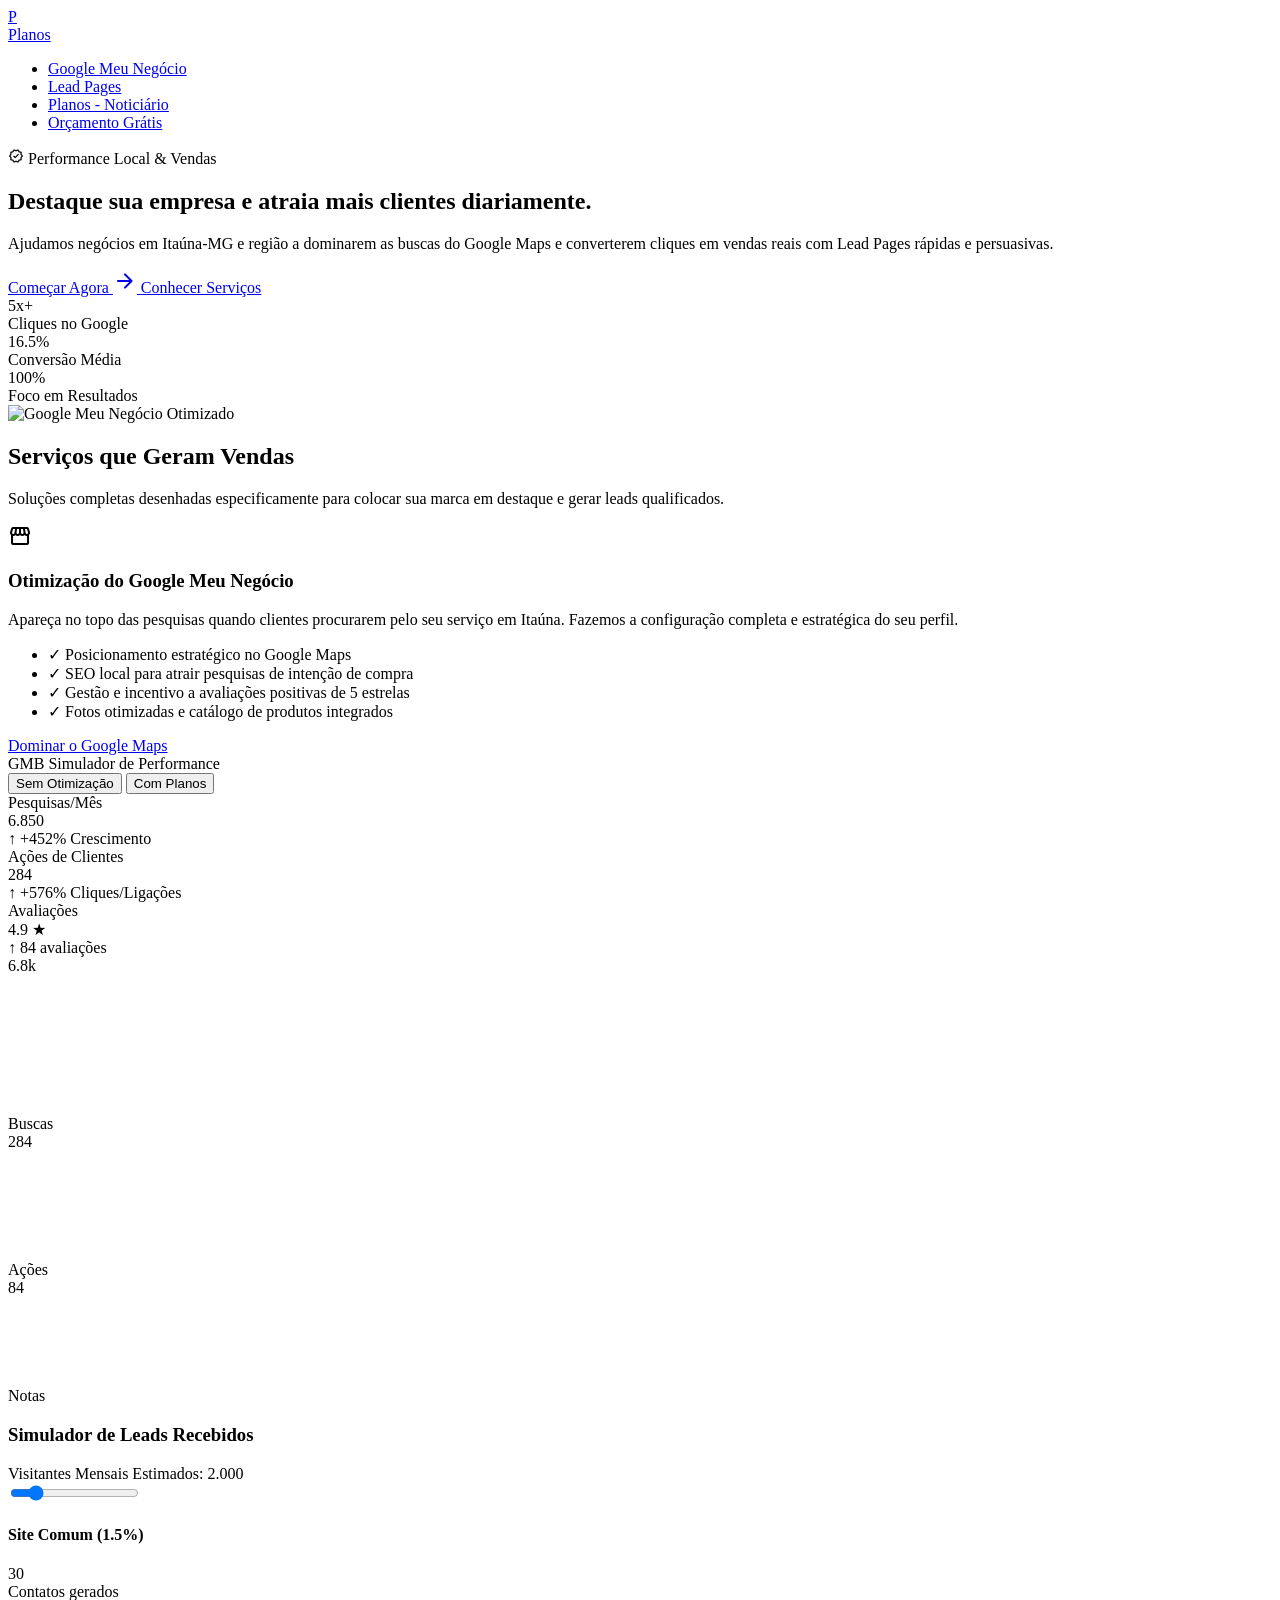
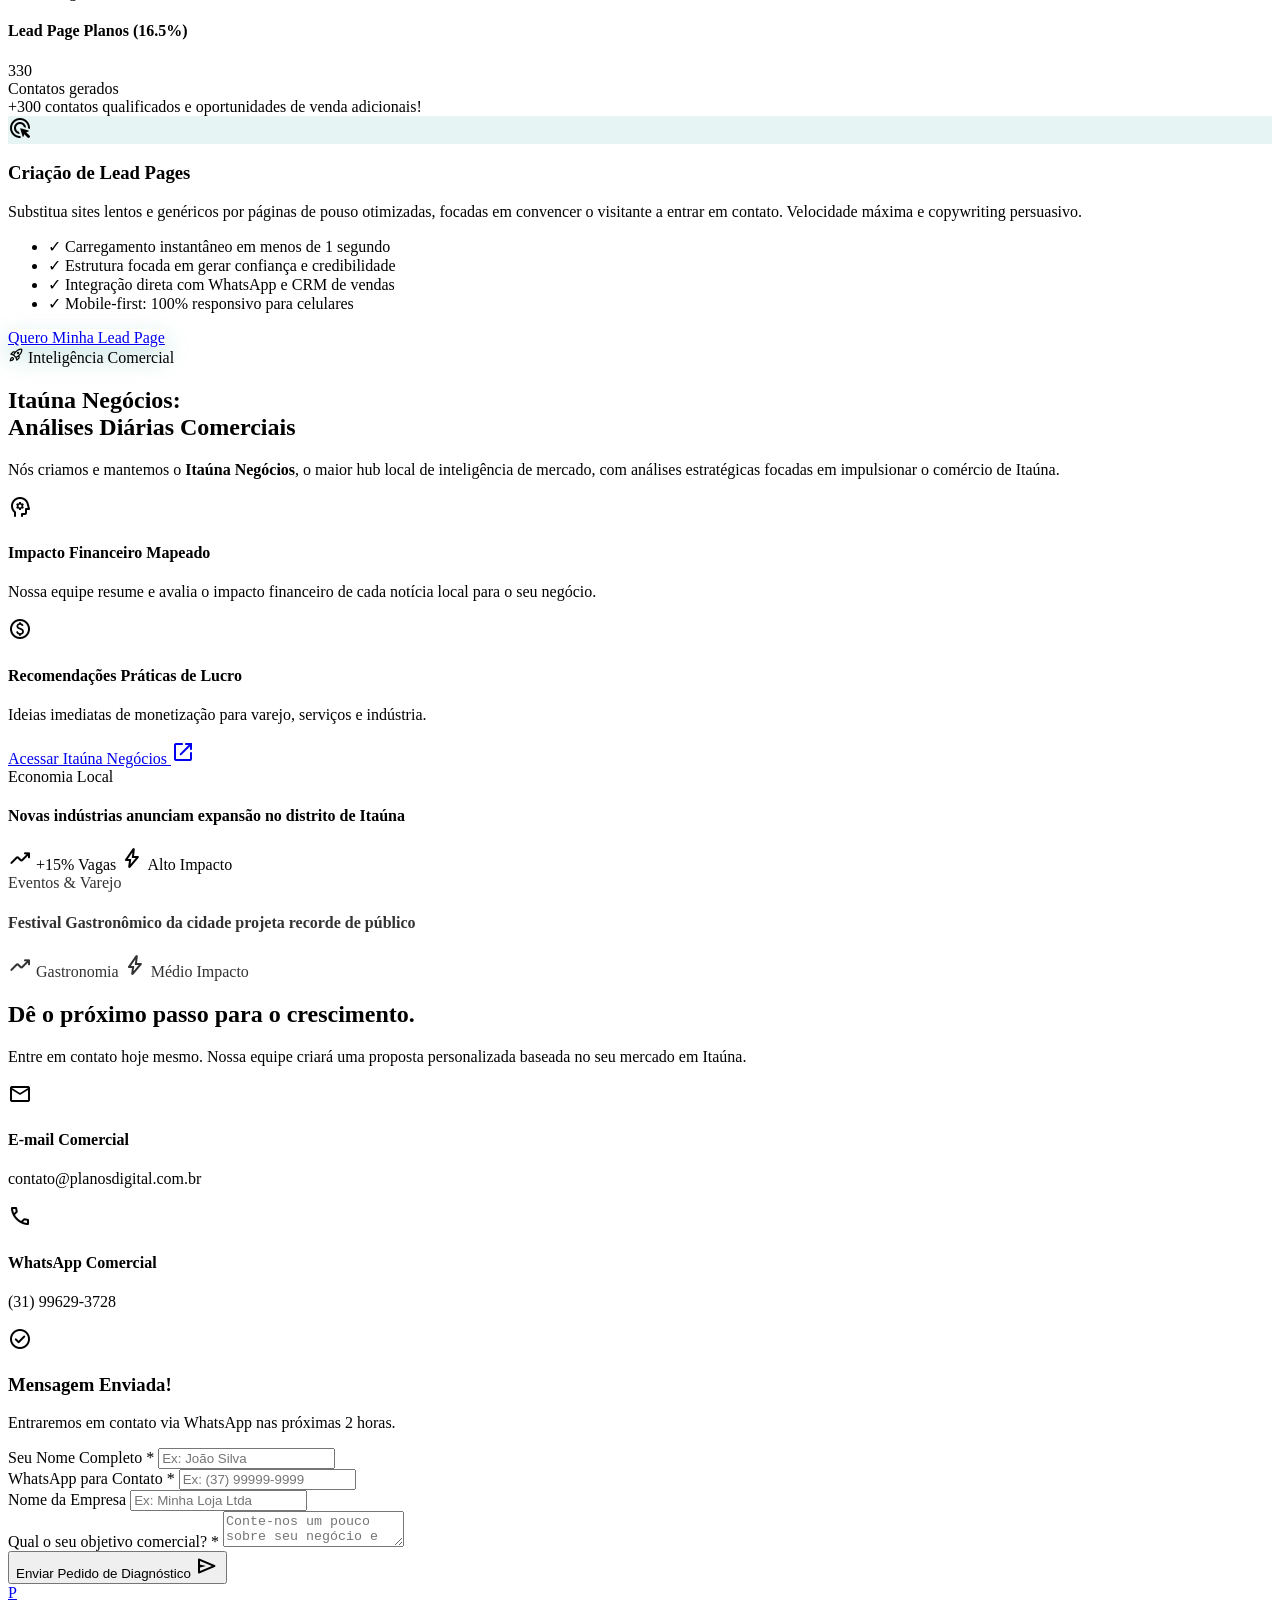
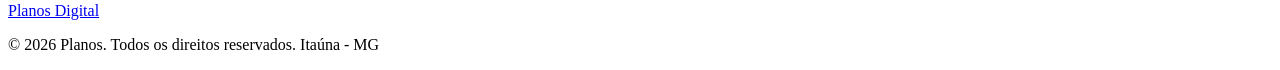
==== index.html @ 7331bcbe "Ajustando link do Itaúna Negócios para subpage local e configurando remote origin" ====
<!DOCTYPE html>
<html lang="pt-BR">
<head>
  <meta charset="UTF-8">
  <meta name="viewport" content="width=device-width, initial-scale=1.0">
  <title>Planos - Otimização de Google Meu Negócio e Lead Pages</title>
  <meta name="description" content="Acelere o crescimento de sua empresa em Itaúna-MG. Otimização de perfil no Google Meu Negócio e criação de Lead Pages de alta conversão.">
  
  <!-- Fontes do Google: Outfit e Inter -->
  <link rel="preconnect" href="https://fonts.googleapis.com">
  <link rel="preconnect" href="https://fonts.gstatic.com" crossorigin>
  <link href="https://fonts.googleapis.com/css2?family=Inter:wght@300;400;500;600;700&family=Outfit:wght@400;500;600;700;800;900&display=swap" rel="stylesheet">
  
  <!-- Ícones Material Symbols -->
  <link rel="stylesheet" href="https://fonts.googleapis.com/css2?family=Material+Symbols+Rounded:opsz,wght,FILL,GRAD@20..48,100..700,0..1,-50..200" />
  
  <!-- Estilos Customizados -->
  <link rel="stylesheet" href="./src/css/planos.css?v=1.0.5">
</head>
<body>

  <!-- Fundo Líquido Dinâmico -->
  <div class="liquid-bg-container">
    <div class="liquid-blob blob-1"></div>
    <div class="liquid-blob blob-2"></div>
    <div class="liquid-blob blob-3"></div>
  </div>
  <div class="glass-overlay"></div>

  <!-- Aplicativo Principal -->
  <div class="app-container">
    
    <!-- Cabeçalho / Navegação -->
    <header class="main-header glass-panel">
      <a href="#" class="brand">
        <div class="brand-icon">P</div>
        <span class="brand-name">Planos</span>
      </a>
      <nav>
        <ul class="nav-links">
          <li><a href="#gmb">Google Meu Negócio</a></li>
          <li><a href="#leadpages">Lead Pages</a></li>
          <li><a href="#itauna">Planos - Noticiário</a></li>
          <li><a href="#contato" class="btn nav-btn">Orçamento Grátis</a></li>
        </ul>
      </nav>
    </header>

    <!-- Seção Hero -->
    <section class="hero-section glass-panel">
      <div class="hero-content">
        <div class="badge">
          <span class="material-symbols-rounded" style="font-size: 16px;">verified</span>
          Performance Local & Vendas
        </div>
        <h1 class="hero-title">Destaque sua empresa e atraia mais clientes diariamente.</h1>
        <p class="hero-description">
          Ajudamos negócios em Itaúna-MG e região a dominarem as buscas do Google Maps e converterem cliques em vendas reais com Lead Pages rápidas e persuasivas.
        </p>
        <div class="cta-group">
          <a href="#contato" class="btn btn-primary">
            Começar Agora
            <span class="material-symbols-rounded">arrow_forward</span>
          </a>
          <a href="#gmb" class="btn btn-secondary">Conhecer Serviços</a>
        </div>
        
        <!-- Estatísticas Rápidas -->
        <div class="hero-stats">
          <div class="stat-item">
            <div class="stat-num">5x+</div>
            <div class="stat-label">Cliques no Google</div>
          </div>
          <div class="stat-item">
            <div class="stat-num">16.5%</div>
            <div class="stat-label">Conversão Média</div>
          </div>
          <div class="stat-item">
            <div class="stat-num">100%</div>
            <div class="stat-label">Foco em Resultados</div>
          </div>
        </div>
      </div>

      <div class="hero-visual">
        <div class="glass-sphere"></div>
        <div class="visual-image-wrapper">
          <img src="./src/images/gmb_mockup.png" alt="Google Meu Negócio Otimizado" class="visual-image" id="heroVisualImg">
        </div>
      </div>
    </section>

    <!-- Seção de Serviços -->
    <section class="services-section" id="servicos">
      <div class="section-header">
        <h2>Serviços que Geram Vendas</h2>
        <p>Soluções completas desenhadas especificamente para colocar sua marca em destaque e gerar leads qualificados.</p>
      </div>

      <!-- Bento 1: Google Meu Negócio -->
      <div class="service-gmb glass-panel" id="gmb">
        <div class="service-info">
          <div class="service-icon">
            <span class="material-symbols-rounded">storefront</span>
          </div>
          <h3 class="service-title">Otimização do Google Meu Negócio</h3>
          <p class="hero-description">
            Apareça no topo das pesquisas quando clientes procurarem pelo seu serviço em Itaúna. Fazemos a configuração completa e estratégica do seu perfil.
          </p>
          <ul class="service-features">
            <li><span class="check-icon">✓</span> Posicionamento estratégico no Google Maps</li>
            <li><span class="check-icon">✓</span> SEO local para atrair pesquisas de intenção de compra</li>
            <li><span class="check-icon">✓</span> Gestão e incentivo a avaliações positivas de 5 estrelas</li>
            <li><span class="check-icon">✓</span> Fotos otimizadas e catálogo de produtos integrados</li>
          </ul>
          <div>
            <a href="#contato" class="btn btn-primary" style="margin-top: 10px;">Dominar o Google Maps</a>
          </div>
        </div>

        <!-- Dashboard Interativo -->
        <div class="dashboard-container glass-panel">
          <div class="dashboard-header">
            <div class="dashboard-title-wrapper">
              <span class="dashboard-badge-gmb">GMB</span>
              <span class="dashboard-title">Simulador de Performance</span>
            </div>
            <div class="toggle-group">
              <button class="toggle-btn" id="toggleAntes">Sem Otimização</button>
              <button class="toggle-btn active" id="toggleDepois">Com Planos</button>
            </div>
          </div>

          <div class="db-grid">
            <div class="db-card">
              <div class="db-card-label">Pesquisas/Mês</div>
              <div class="db-card-value" id="valViews">6.850</div>
              <div class="db-card-trend" id="trendViews"><span class="trend-up">↑ +452% Crescimento</span></div>
            </div>
            <div class="db-card">
              <div class="db-card-label">Ações de Clientes</div>
              <div class="db-card-value" id="valActions">284</div>
              <div class="db-card-trend" id="trendActions"><span class="trend-up">↑ +576% Cliques/Ligações</span></div>
            </div>
            <div class="db-card">
              <div class="db-card-label">Avaliações</div>
              <div class="db-card-value" id="valReviews">4.9 ★</div>
              <div class="db-card-trend" id="trendReviews"><span class="trend-up">↑ 84 avaliações</span></div>
            </div>
          </div>

          <!-- Gráfico SVG Customizado Interativo -->
          <div class="chart-wrapper">
            <div class="chart-axis"></div>
            
            <div class="chart-bar-container">
              <span class="chart-bar-value" id="labelViews">6.8k</span>
              <div class="chart-bar" id="barViews" style="height: 140px;"></div>
              <span class="chart-bar-label">Buscas</span>
            </div>

            <div class="chart-bar-container">
              <span class="chart-bar-value" id="labelActions">284</span>
              <div class="chart-bar" id="barActions" style="height: 110px; background: linear-gradient(to top, var(--secondary), #2dd4bf)"></div>
              <span class="chart-bar-label">Ações</span>
            </div>

            <div class="chart-bar-container">
              <span class="chart-bar-value" id="labelReviews">84</span>
              <div class="chart-bar" id="barReviews" style="height: 90px; background: linear-gradient(to top, var(--accent-cyan), #bae6fd)"></div>
              <span class="chart-bar-label">Notas</span>
            </div>
          </div>
        </div>
      </div>

      <!-- Bento 2: Lead Pages -->
      <div class="service-lp glass-panel" id="leadpages">
        <!-- Simulador de Lead Pages -->
        <div class="simulator-panel glass-panel">
          <h3 class="simulator-title">Simulador de Leads Recebidos</h3>
          
          <div class="input-range-wrapper">
            <div class="range-label-row">
              <span>Visitantes Mensais Estimados:</span>
              <span class="range-value-highlight" id="visitorCountLabel">2.000</span>
            </div>
            <input type="range" id="visitorRange" min="500" max="10000" step="500" value="2000" aria-label="Visitantes Mensais Estimados">
          </div>

          <div class="sim-results-grid">
            <div class="sim-result-card bad">
              <h4>Site Comum (1.5%)</h4>
              <div class="sim-result-rate" id="leadsBad">30</div>
              <div class="sim-result-leads">Contatos gerados</div>
            </div>

            <div class="sim-result-card good">
              <h4>Lead Page Planos (16.5%)</h4>
              <div class="sim-result-rate" id="leadsGood">330</div>
              <div class="sim-result-leads">Contatos gerados</div>
            </div>

            <div class="sim-comparison-note" id="extraLeadsNote">
              +300 contatos qualificados e oportunidades de venda adicionais!
            </div>
          </div>
        </div>

        <div class="service-info">
          <div class="service-icon" style="background: rgba(13, 148, 136, 0.1); border-color: rgba(13, 148, 136, 0.3); color: var(--secondary);">
            <span class="material-symbols-rounded">ads_click</span>
          </div>
          <h3 class="service-title">Criação de Lead Pages</h3>
          <p class="hero-description">
            Substitua sites lentos e genéricos por páginas de pouso otimizadas, focadas em convencer o visitante a entrar em contato. Velocidade máxima e copywriting persuasivo.
          </p>
          <ul class="service-features">
            <li><span class="check-icon">✓</span> Carregamento instantâneo em menos de 1 segundo</li>
            <li><span class="check-icon">✓</span> Estrutura focada em gerar confiança e credibilidade</li>
            <li><span class="check-icon">✓</span> Integração direta com WhatsApp e CRM de vendas</li>
            <li><span class="check-icon">✓</span> Mobile-first: 100% responsivo para celulares</li>
          </ul>
          <div>
            <a href="#contato" class="btn btn-primary" style="background: linear-gradient(135deg, var(--secondary), var(--accent-cyan)); box-shadow: 0 10px 25px rgba(13, 148, 136, 0.25);">Quero Minha Lead Page</a>
          </div>
        </div>
      </div>
    </section>

    <!-- Destaque Itaúna Negócios -->
    <section class="itauna-section glass-panel" id="itauna">
      <div class="itauna-content">
        <div class="service-info">
          <div class="badge itauna-badge">
            <span class="material-symbols-rounded" style="font-size: 16px;">rocket_launch</span>
            Inteligência Comercial
          </div>
          <h2 class="itauna-title">Itaúna Negócios:<br>Análises Diárias Comerciais</h2>
          <p class="itauna-desc">
            Nós criamos e mantemos o <strong>Itaúna Negócios</strong>, o maior hub local de inteligência de mercado, com análises estratégicas focadas em impulsionar o comércio de Itaúna.
          </p>
          
          <div class="itauna-features">
            <div class="itauna-feat-item">
              <span class="material-symbols-rounded itauna-feat-icon">psychology</span>
              <div class="itauna-feat-text">
                <h4>Impacto Financeiro Mapeado</h4>
                <p>Nossa equipe resume e avalia o impacto financeiro de cada notícia local para o seu negócio.</p>
              </div>
            </div>
            <div class="itauna-feat-item">
              <span class="material-symbols-rounded itauna-feat-icon">monetization_on</span>
              <div class="itauna-feat-text">
                <h4>Recomendações Práticas de Lucro</h4>
                <p>Ideias imediatas de monetização para varejo, serviços e indústria.</p>
              </div>
            </div>
          </div>

          <div>
            <a href="./itauna.html" class="btn btn-primary" style="background: linear-gradient(135deg, var(--text-main), var(--primary));">
              Acessar Itaúna Negócios
              <span class="material-symbols-rounded">open_in_new</span>
            </a>
          </div>
        </div>

        <!-- Visual Mockup do Portal Itaúna Negócios -->
        <div class="itauna-visual-panel glass-panel">
          <div class="itauna-mock-news">
            <span class="itauna-mock-tag">Economia Local</span>
            <h4 class="itauna-mock-title">Novas indústrias anunciam expansão no distrito de Itaúna</h4>
            <div class="itauna-mock-stats">
              <span><i class="material-symbols-rounded">trending_up</i> +15% Vagas</span>
              <span><i class="material-symbols-rounded">bolt</i> Alto Impacto</span>
            </div>
          </div>

          <div class="itauna-mock-news" style="opacity: 0.8;">
            <span class="itauna-mock-tag" style="color: var(--secondary);">Eventos & Varejo</span>
            <h4 class="itauna-mock-title">Festival Gastronômico da cidade projeta recorde de público</h4>
            <div class="itauna-mock-stats">
              <span><i class="material-symbols-rounded">trending_up</i> Gastronomia</span>
              <span><i class="material-symbols-rounded">bolt</i> Médio Impacto</span>
            </div>
          </div>
        </div>
      </div>
    </section>

    <!-- Seção de Contato -->
    <section class="contact-section glass-panel" id="contato">
      <div class="contact-info">
        <h2 class="contact-title">Dê o próximo passo para o crescimento.</h2>
        <p class="contact-subtitle">
          Entre em contato hoje mesmo. Nossa equipe criará uma proposta personalizada baseada no seu mercado em Itaúna.
        </p>

        <div class="contact-details">
          <div class="contact-detail-item">
            <div class="contact-detail-icon">
              <span class="material-symbols-rounded">mail</span>
            </div>
            <div class="contact-detail-text">
              <h4>E-mail Comercial</h4>
              <p>contato@planosdigital.com.br</p>
            </div>
          </div>

          <a href="https://api.whatsapp.com/send?phone=5531996293728&text=Ol%C3%A1%2C%20quero%20aumentar%20o%20meu%20alcan%C3%A7e%20de%20clientes!" target="_blank" class="contact-detail-item" style="text-decoration: none; color: inherit; transition: opacity 0.3s;" onmouseover="this.style.opacity=0.8" onmouseout="this.style.opacity=1">
            <div class="contact-detail-icon">
              <span class="material-symbols-rounded">call</span>
            </div>
            <div class="contact-detail-text">
              <h4>WhatsApp Comercial</h4>
              <p>(31) 99629-3728</p>
            </div>
          </a>
        </div>
      </div>

      <!-- Formulário Glass -->
      <div class="contact-form glass-panel" style="position: relative;">
        <!-- Success Overlay (Simulado) -->
        <div class="success-overlay" id="successOverlay">
          <span class="material-symbols-rounded success-icon">check_circle</span>
          <h3>Mensagem Enviada!</h3>
          <p>Entraremos em contato via WhatsApp nas próximas 2 horas.</p>
        </div>

        <form id="planosContactForm">
          <div class="form-group">
            <label for="formName">Seu Nome Completo *</label>
            <input type="text" id="formName" class="form-control" placeholder="Ex: João Silva" required>
          </div>

          <div class="form-group-row">
            <div class="form-group">
              <label for="formPhone">WhatsApp para Contato *</label>
              <input type="tel" id="formPhone" class="form-control" placeholder="Ex: (37) 99999-9999" required>
            </div>
            <div class="form-group">
              <label for="formCompany">Nome da Empresa</label>
              <input type="text" id="formCompany" class="form-control" placeholder="Ex: Minha Loja Ltda">
            </div>
          </div>

          <div class="form-group">
            <label for="formMsg">Qual o seu objetivo comercial? *</label>
            <textarea id="formMsg" class="form-control" placeholder="Conte-nos um pouco sobre seu negócio e quais serviços precisa." required></textarea>
          </div>

          <button type="submit" class="btn btn-primary form-submit-btn">
            Enviar Pedido de Diagnóstico
            <span class="material-symbols-rounded">send</span>
          </button>
        </form>
      </div>
    </section>

    <!-- Rodapé -->
    <footer class="main-footer">
      <a href="#" class="footer-logo">
        <div class="logo-icon">P</div>
        Planos Digital
      </a>
      <p class="footer-copy">© 2026 Planos. Todos os direitos reservados. Itaúna - MG</p>
    </footer>

  </div>

  <!-- Scripts -->
  <script src="./src/js/planos.js?v=1.0.5"></script>
</body>
</html>
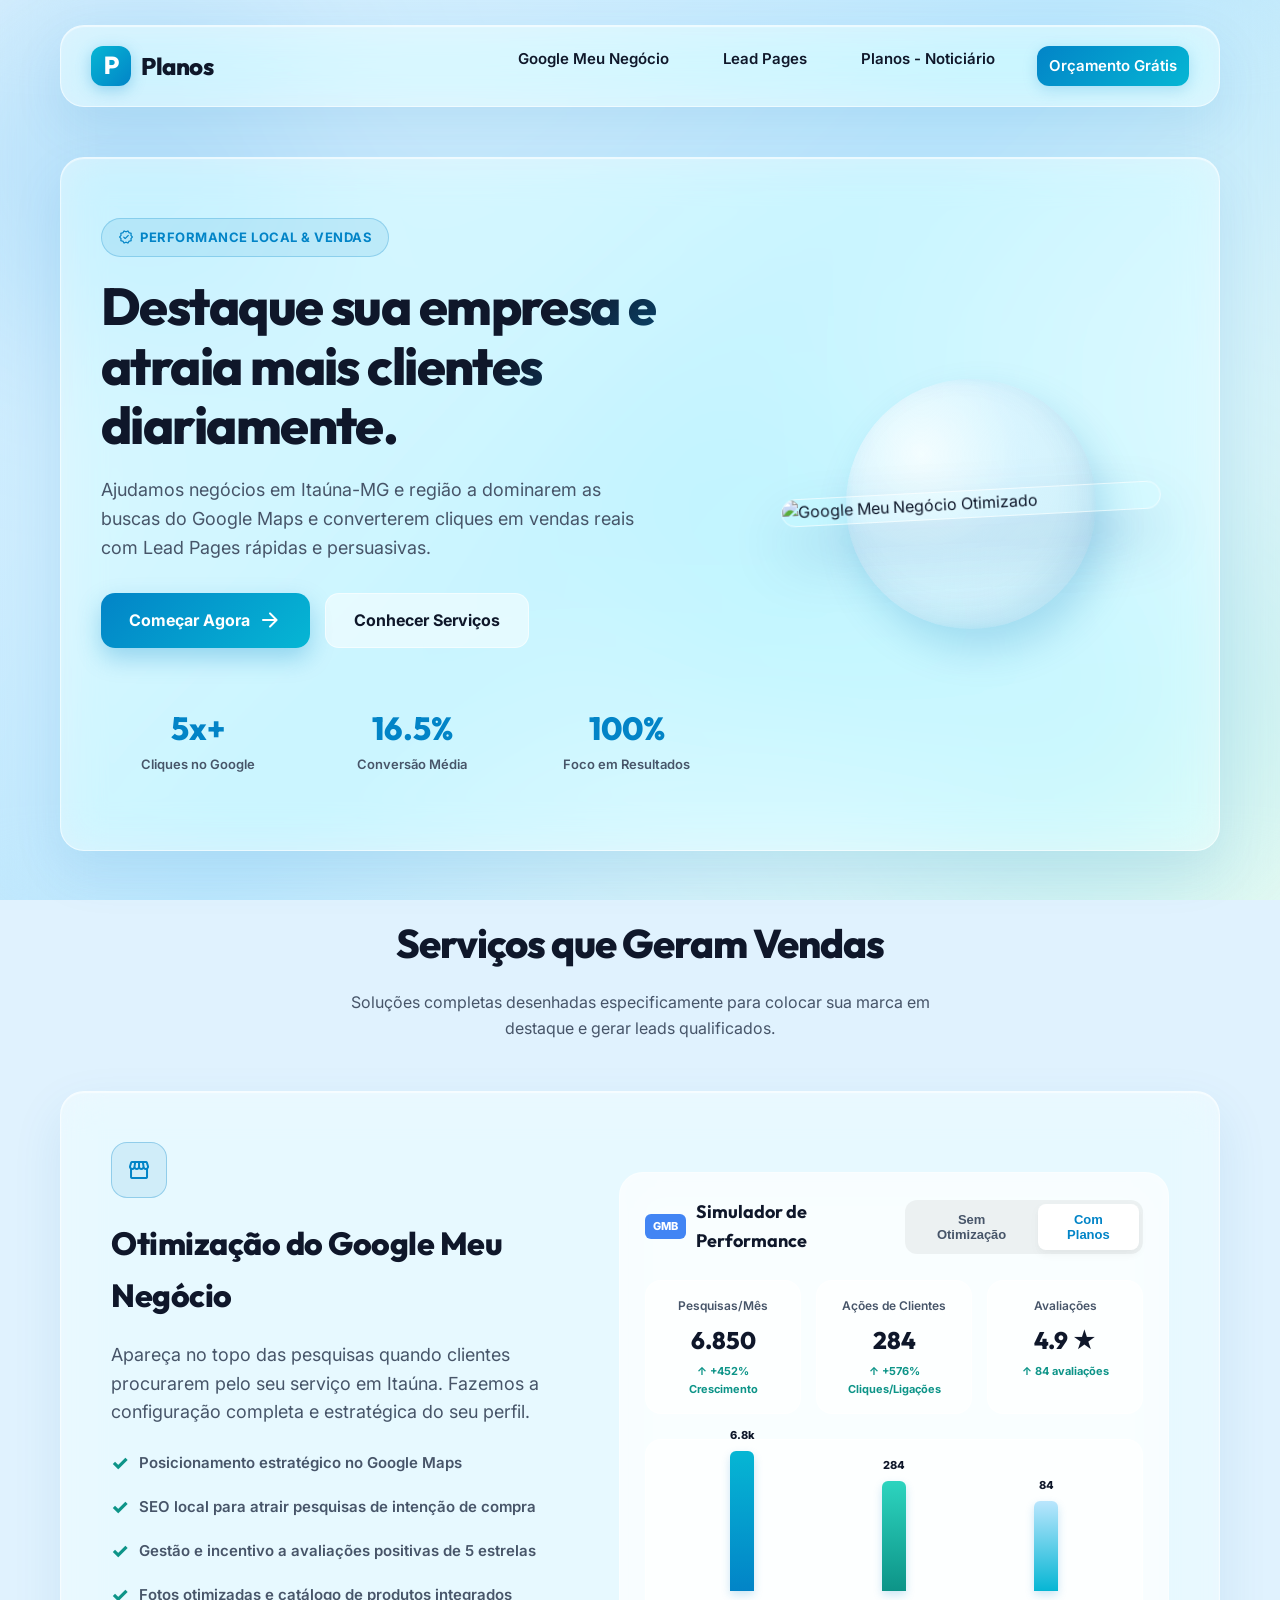
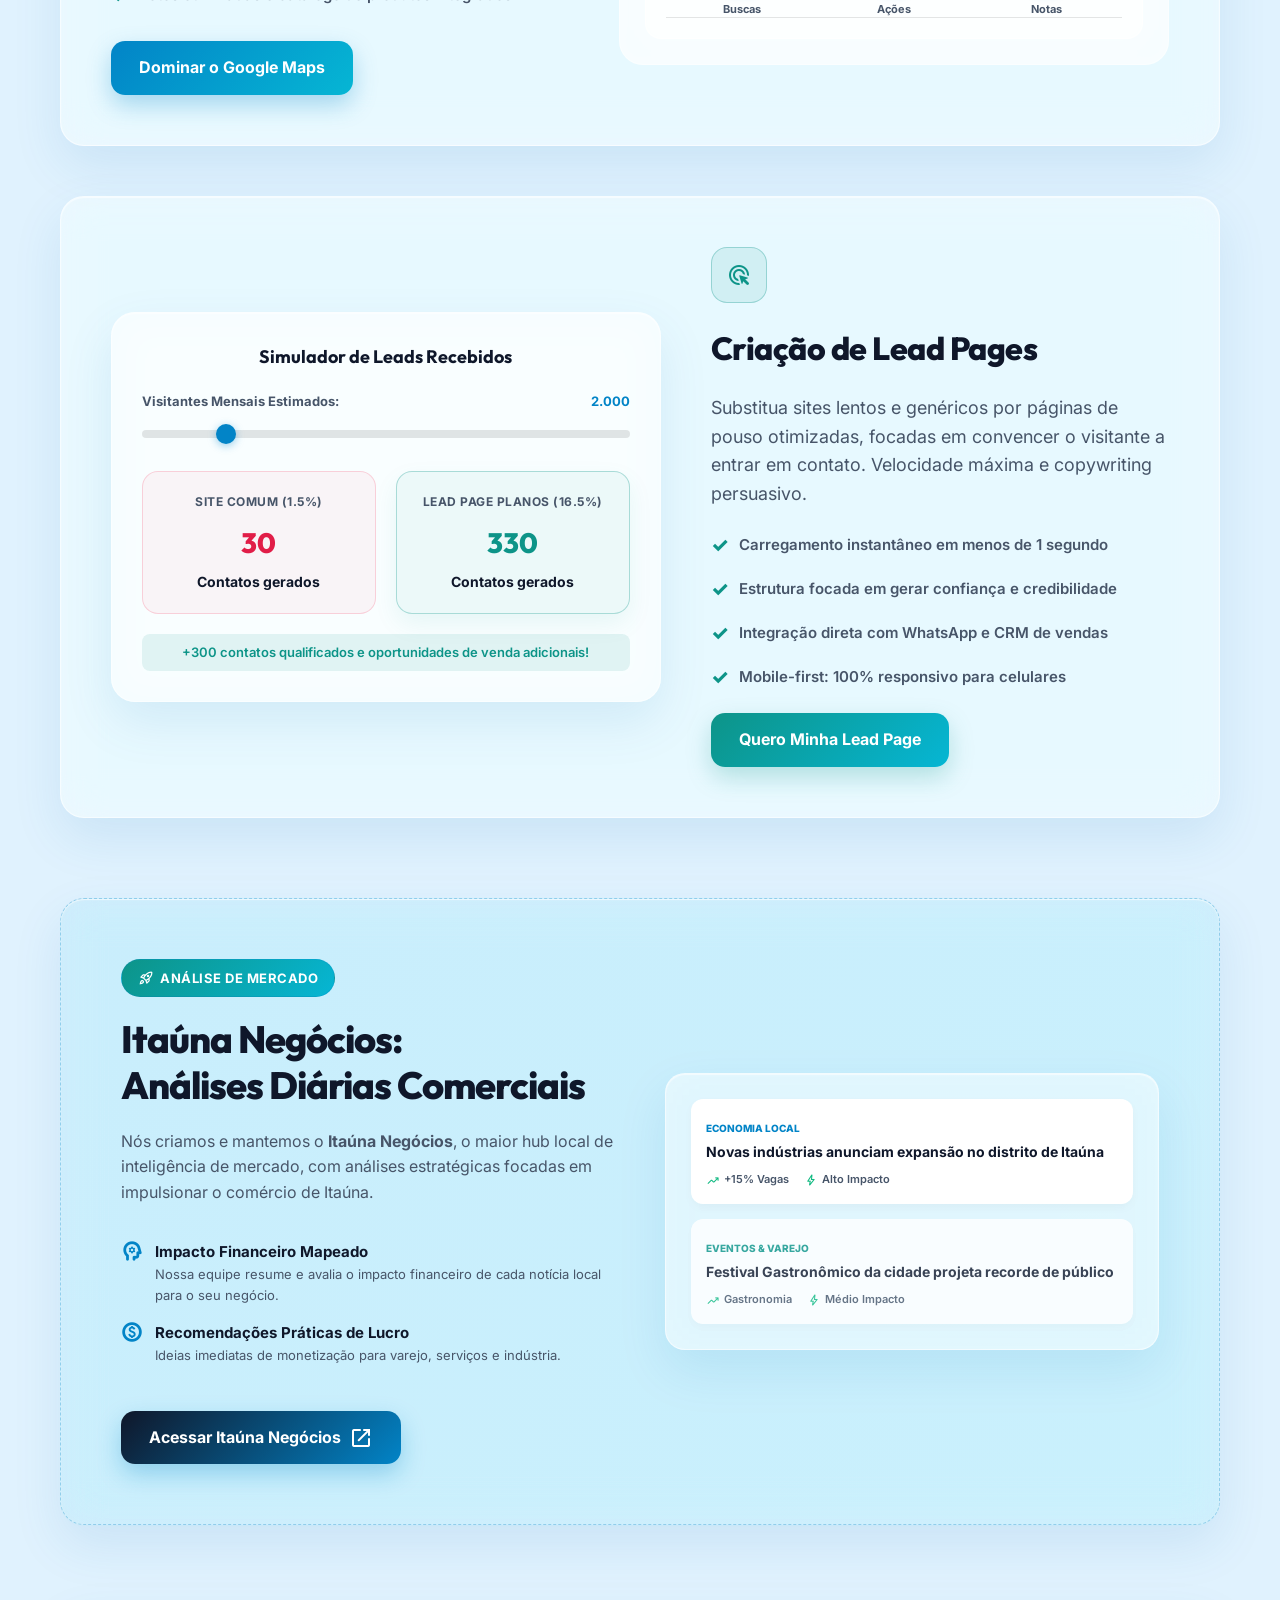
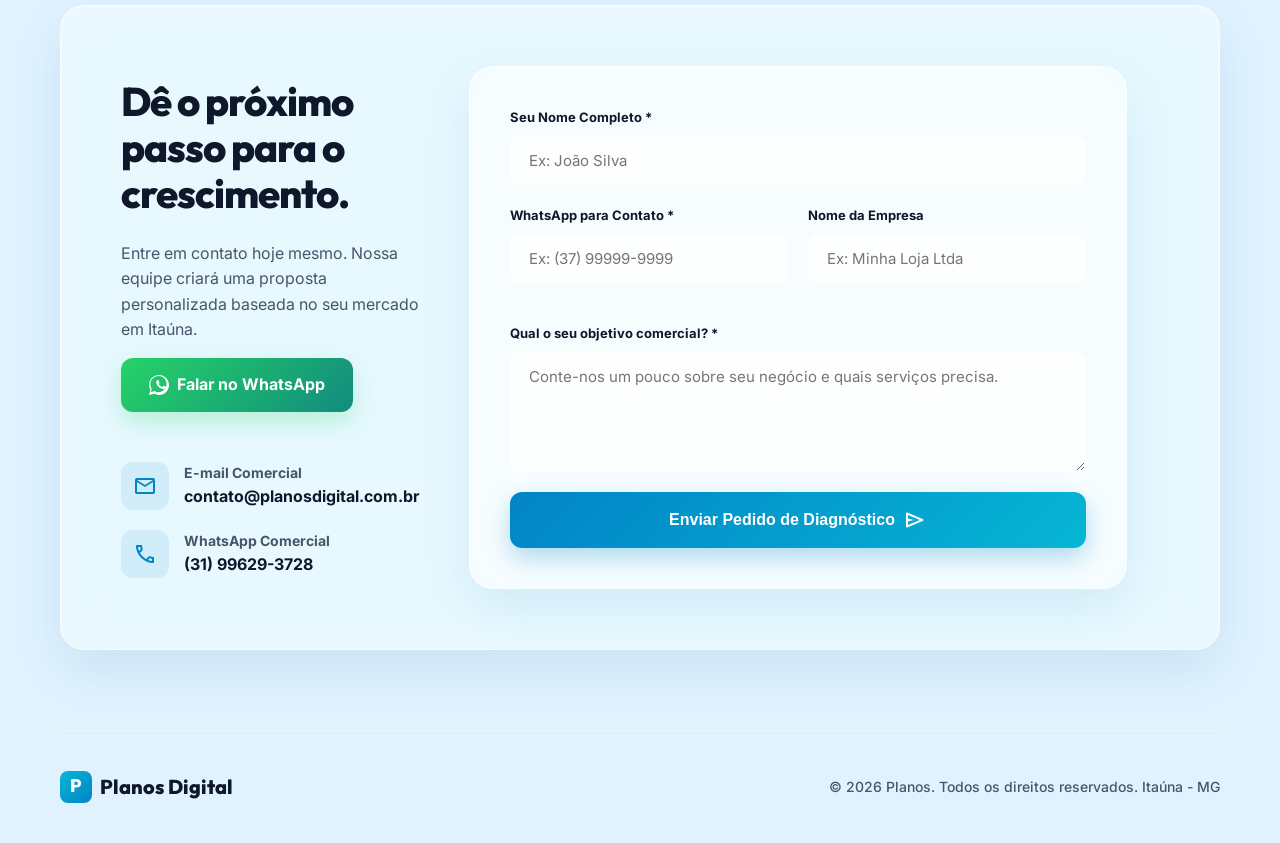
==== commit faa928cf: "Ajustando layout mobile, adicionando botao WhatsApp no contato e removendo referencias a inteligenci" ====
--- a/index.html
+++ b/index.html
@@ -15,7 +15,7 @@
   <link rel="stylesheet" href="https://fonts.googleapis.com/css2?family=Material+Symbols+Rounded:opsz,wght,FILL,GRAD@20..48,100..700,0..1,-50..200" />
   
   <!-- Estilos Customizados -->
-  <link rel="stylesheet" href="./src/css/planos.css?v=1.0.5">
+  <link rel="stylesheet" href="./src/css/planos.css?v=1.0.6">
 </head>
 <body>
 
@@ -234,7 +234,7 @@
         <div class="service-info">
           <div class="badge itauna-badge">
             <span class="material-symbols-rounded" style="font-size: 16px;">rocket_launch</span>
-            Inteligência Comercial
+            Análise de Mercado
           </div>
           <h2 class="itauna-title">Itaúna Negócios:<br>Análises Diárias Comerciais</h2>
           <p class="itauna-desc">
@@ -297,6 +297,15 @@
           Entre em contato hoje mesmo. Nossa equipe criará uma proposta personalizada baseada no seu mercado em Itaúna.
         </p>
 
+        <div style="margin-top: -10px; margin-bottom: 25px;">
+          <a href="https://api.whatsapp.com/send?phone=5531996293728&text=Ol%C3%A1%2C%20quero%20aumentar%20o%20meu%20alcan%C3%A7e%20de%20clientes!" target="_blank" class="btn btn-primary whatsapp-btn" style="background: linear-gradient(135deg, #25D366, #128C7E); box-shadow: 0 10px 25px rgba(37, 211, 102, 0.25); display: inline-flex; align-items: center; gap: 8px; text-decoration: none; font-weight: 700; width: fit-content; border: none; padding: 14px 28px; border-radius: 12px; color: white;">
+            <svg style="width: 20px; height: 20px; fill: white;" viewBox="0 0 24 24" xmlns="http://www.w3.org/2000/svg">
+              <path d="M.057 24l1.687-6.163c-1.041-1.804-1.588-3.849-1.587-5.946C.06 5.348 5.397.01 12.008.01c3.202.001 6.212 1.246 8.477 3.513 2.262 2.268 3.507 5.28 3.505 8.484-.004 6.657-5.34 11.997-11.953 11.997-2.005-.001-3.973-.502-5.724-1.457L0 24zm6.59-4.846c1.6.95 3.188 1.449 4.625 1.449 5.4 0 9.794-4.397 9.797-9.798.002-2.597-1.008-5.04-2.846-6.88C16.386 2.083 13.945 1.071 11.4 1.071c-5.4 0-9.794 4.397-9.797 9.798-.001 2.128.56 4.197 1.625 5.926l-.994 3.632 3.823-.973zm13.123-5.267c-.29-.145-1.713-.847-1.978-.943-.264-.097-.457-.145-.65.145-.19.29-.738.943-.905 1.137-.166.19-.333.21-.622.065-.29-.145-1.222-.45-2.327-1.438-.86-.767-1.44-1.714-1.608-2.004-.167-.29-.018-.447.127-.59.13-.13.29-.338.435-.507.145-.17.193-.29.29-.483.097-.19.048-.36-.024-.507-.072-.145-.65-1.568-.89-2.146-.234-.564-.471-.487-.65-.496-.168-.008-.36-.01-.552-.01-.193 0-.507.072-.773.36-.265.29-1.012.99-1.012 2.413s1.036 2.797 1.18 2.99c.145.19 2.038 3.113 4.937 4.364.69.298 1.228.476 1.647.609.693.22 1.324.19 1.822.115.556-.083 1.713-.7 1.956-1.374.24-.674.24-1.25.17-1.374-.07-.124-.26-.19-.55-.335z"/>
+            </svg>
+            Falar no WhatsApp
+          </a>
+        </div>
+
         <div class="contact-details">
           <div class="contact-detail-item">
             <div class="contact-detail-icon">
--- a/src/css/planos.css
+++ b/src/css/planos.css
@@ -0,0 +1,1234 @@
+/* CSS para o site Planos - Liquid Glass & Alta Conversão */
+
+/* Reset & Variáveis */
+:root {
+  --font-title: 'Outfit', 'Inter', system-ui, -apple-system, sans-serif;
+  --font-body: 'Inter', system-ui, -apple-system, sans-serif;
+  
+  /* Paleta Liquid Glass - Tons de azul claro e gelo */
+  --bg-gradient-start: #e0f2fe; /* Azul muito claro */
+  --bg-gradient-end: #bae6fd;   /* Azul claro suave */
+  --primary: #0284c7;           /* Azul médio para botões e destaque */
+  --primary-hover: #0369a1;     /* Azul escuro no hover */
+  --primary-rgb: 2, 132, 199;
+  --secondary: #0d9488;         /* Verde-azulado/Teal */
+  --accent-cyan: #06b6d4;       /* Ciano elétrico */
+  --accent-cyan-rgb: 6, 182, 212;
+  
+  --text-main: #0f172a;         /* Slate 900 */
+  --text-muted: #475569;        /* Slate 600 */
+  
+  /* Efeitos de Vidro Líquido (Liquid Glass) */
+  --glass-bg: rgba(255, 255, 255, 0.45);
+  --glass-bg-hover: rgba(255, 255, 255, 0.6);
+  --glass-border: rgba(255, 255, 255, 0.55);
+  --glass-shadow: 0 20px 50px rgba(0, 110, 180, 0.1);
+  --glass-inner-shadow: inset 0 1px 1px rgba(255, 255, 255, 0.6);
+}
+
+* {
+  box-sizing: border-box;
+  margin: 0;
+  padding: 0;
+}
+
+body {
+  font-family: var(--font-body);
+  background-color: var(--bg-gradient-start);
+  color: var(--text-main);
+  min-height: 100vh;
+  overflow-x: hidden;
+  position: relative;
+  line-height: 1.6;
+}
+
+/* Fundo Líquido Dinâmico */
+.liquid-bg-container {
+  position: fixed;
+  top: 0;
+  left: 0;
+  width: 100%;
+  height: 100%;
+  z-index: -2;
+  background: linear-gradient(135deg, var(--bg-gradient-start), var(--bg-gradient-end), #f0fdf4);
+  overflow: hidden;
+}
+
+.liquid-blob {
+  position: absolute;
+  border-radius: 50%;
+  filter: blur(80px);
+  mix-blend-mode: multiply;
+  opacity: 0.6;
+  animation: float 20s infinite alternate ease-in-out;
+}
+
+.blob-1 {
+  width: 500px;
+  height: 500px;
+  background: radial-gradient(circle, rgba(14, 165, 233, 0.4) 0%, rgba(56, 189, 248, 0.05) 70%);
+  top: -10%;
+  left: -10%;
+  animation-duration: 25s;
+}
+
+.blob-2 {
+  width: 600px;
+  height: 600px;
+  background: radial-gradient(circle, rgba(6, 182, 212, 0.35) 0%, rgba(34, 211, 238, 0.05) 70%);
+  bottom: -15%;
+  right: -10%;
+  animation-duration: 30s;
+  animation-delay: -5s;
+}
+
+.blob-3 {
+  width: 450px;
+  height: 450px;
+  background: radial-gradient(circle, rgba(45, 212, 191, 0.3) 0%, rgba(20, 184, 166, 0.05) 70%);
+  top: 40%;
+  right: 20%;
+  animation-duration: 22s;
+  animation-delay: -10s;
+}
+
+.glass-overlay {
+  position: fixed;
+  top: 0;
+  left: 0;
+  width: 100%;
+  height: 100%;
+  z-index: -1;
+  backdrop-filter: blur(40px);
+  -webkit-backdrop-filter: blur(40px);
+  pointer-events: none;
+}
+
+@keyframes float {
+  0% {
+    transform: translate(0, 0) scale(1) rotate(0deg);
+    border-radius: 40% 60% 70% 30% / 40% 50% 60% 50%;
+  }
+  50% {
+    transform: translate(80px, 50px) scale(1.1) rotate(90deg);
+    border-radius: 70% 30% 50% 50% / 30% 60% 40% 70%;
+  }
+  100% {
+    transform: translate(-40px, 100px) scale(0.9) rotate(180deg);
+    border-radius: 50% 50% 30% 70% / 50% 30% 70% 50%;
+  }
+}
+
+/* Container do App */
+.app-container {
+  max-width: 1200px;
+  margin: 0 auto;
+  padding: 0 20px;
+}
+
+/* Efeito de Vidro (Glassmorphism) */
+.glass-panel {
+  background: var(--glass-bg);
+  backdrop-filter: blur(20px) saturate(180%);
+  -webkit-backdrop-filter: blur(20px) saturate(180%);
+  border: 1px solid var(--glass-border);
+  box-shadow: var(--glass-shadow);
+  border-radius: 24px;
+  box-shadow: var(--glass-shadow), var(--glass-inner-shadow);
+  transition: all 0.4s cubic-bezier(0.16, 1, 0.3, 1);
+}
+
+.glass-panel:hover {
+  background: var(--glass-bg-hover);
+  border-color: rgba(255, 255, 255, 0.7);
+  transform: translateY(-4px);
+}
+
+/* Cabeçalho */
+.main-header {
+  display: flex;
+  justify-content: space-between;
+  align-items: center;
+  padding: 20px 30px;
+  margin-top: 25px;
+  margin-bottom: 50px;
+}
+
+.brand {
+  display: flex;
+  align-items: center;
+  gap: 10px;
+  text-decoration: none;
+}
+
+.brand-icon {
+  width: 40px;
+  height: 40px;
+  border-radius: 12px;
+  background: linear-gradient(135deg, var(--accent-cyan), var(--primary));
+  display: flex;
+  align-items: center;
+  justify-content: center;
+  color: white;
+  font-size: 24px;
+  font-weight: 800;
+  box-shadow: 0 4px 15px rgba(2, 132, 199, 0.3);
+}
+
+.brand-name {
+  font-family: var(--font-title);
+  font-size: 24px;
+  font-weight: 800;
+  color: var(--text-main);
+  letter-spacing: -0.5px;
+}
+
+.nav-links {
+  display: flex;
+  gap: 30px;
+  list-style: none;
+}
+
+.nav-links a {
+  color: var(--text-main);
+  text-decoration: none;
+  font-size: 15px;
+  font-weight: 600;
+  transition: color 0.3s;
+  padding: 8px 12px;
+  border-radius: 12px;
+}
+
+.nav-links a:hover {
+  color: var(--primary);
+  background: rgba(255, 255, 255, 0.3);
+}
+
+.nav-btn {
+  background: linear-gradient(135deg, var(--primary), var(--accent-cyan));
+  color: white !important;
+  box-shadow: 0 4px 15px rgba(2, 132, 199, 0.2);
+}
+
+.nav-btn:hover {
+  transform: translateY(-2px);
+  box-shadow: 0 6px 20px rgba(2, 132, 199, 0.35);
+}
+
+/* Seção Hero */
+.hero-section {
+  display: grid;
+  grid-template-columns: 1.2fr 0.8fr;
+  gap: 40px;
+  align-items: center;
+  padding: 60px 40px;
+  margin-bottom: 60px;
+  position: relative;
+}
+
+.hero-content {
+  display: flex;
+  flex-direction: column;
+  gap: 20px;
+}
+
+.badge {
+  display: inline-flex;
+  align-items: center;
+  gap: 6px;
+  padding: 8px 16px;
+  background: rgba(2, 132, 199, 0.1);
+  border: 1px solid rgba(2, 132, 199, 0.25);
+  border-radius: 100px;
+  color: var(--primary);
+  font-size: 13px;
+  font-weight: 700;
+  width: fit-content;
+  text-transform: uppercase;
+  letter-spacing: 0.5px;
+}
+
+.hero-title {
+  font-family: var(--font-title);
+  font-size: clamp(2.25rem, 6vw, 3.25rem);
+  line-height: 1.15;
+  font-weight: 800;
+  letter-spacing: -0.03em;
+  background: linear-gradient(135deg, var(--text-main) 60%, var(--primary));
+  -webkit-background-clip: text;
+  -webkit-text-fill-color: transparent;
+  padding-right: 0.15em;
+  margin-right: -0.15em;
+  display: block;
+}
+
+.hero-description {
+  font-size: 18px;
+  color: var(--text-muted);
+  max-width: 540px;
+}
+
+.cta-group {
+  display: flex;
+  gap: 15px;
+  margin-top: 10px;
+}
+
+.btn {
+  display: inline-flex;
+  align-items: center;
+  gap: 8px;
+  padding: 14px 28px;
+  border-radius: 14px;
+  font-size: 16px;
+  font-weight: 700;
+  text-decoration: none;
+  cursor: pointer;
+  transition: all 0.3s cubic-bezier(0.16, 1, 0.3, 1);
+  border: none;
+}
+
+.btn-primary {
+  background: linear-gradient(135deg, var(--primary), var(--accent-cyan));
+  color: white;
+  box-shadow: 0 10px 25px rgba(2, 132, 199, 0.3);
+}
+
+.btn-primary:hover {
+  transform: translateY(-2px);
+  box-shadow: 0 15px 30px rgba(2, 132, 199, 0.45);
+}
+
+.btn-secondary {
+  background: rgba(255, 255, 255, 0.5);
+  color: var(--text-main);
+  border: 1px solid var(--glass-border);
+}
+
+.btn-secondary:hover {
+  background: rgba(255, 255, 255, 0.8);
+  transform: translateY(-2px);
+}
+
+/* Hero Visual / Mockups */
+.hero-visual {
+  position: relative;
+  display: flex;
+  justify-content: center;
+  align-items: center;
+}
+
+.glass-sphere {
+  position: absolute;
+  width: 250px;
+  height: 250px;
+  border-radius: 50%;
+  background: radial-gradient(circle at 30% 30%, rgba(255, 255, 255, 0.6) 0%, rgba(186, 230, 253, 0.3) 40%, rgba(2, 132, 199, 0.1) 80%);
+  box-shadow: inset -10px -10px 30px rgba(0, 110, 180, 0.1), 10px 20px 40px rgba(0, 110, 180, 0.2);
+  backdrop-filter: blur(5px);
+  z-index: 1;
+  pointer-events: none;
+  animation: float-sphere 8s infinite ease-in-out;
+}
+
+@keyframes float-sphere {
+  0%, 100% { transform: translateY(0) scale(1); }
+  50% { transform: translateY(-15px) scale(1.03); }
+}
+
+.visual-image-wrapper {
+  position: relative;
+  width: 100%;
+  max-width: 380px;
+  border-radius: 24px;
+  overflow: hidden;
+  box-shadow: 0 30px 60px rgba(0, 70, 150, 0.2);
+  border: 1.5px solid rgba(255, 255, 255, 0.6);
+  z-index: 2;
+  transform: rotate(-3deg);
+  transition: transform 0.5s cubic-bezier(0.16, 1, 0.3, 1);
+}
+
+.visual-image-wrapper:hover {
+  transform: rotate(0deg) scale(1.03);
+}
+
+.visual-image {
+  width: 100%;
+  height: auto;
+  display: block;
+}
+
+/* Estatísticas Rápidas */
+.hero-stats {
+  display: grid;
+  grid-template-columns: repeat(3, 1fr);
+  gap: 20px;
+  margin-top: 20px;
+}
+
+.stat-item {
+  padding: 15px 20px;
+  text-align: center;
+}
+
+.stat-num {
+  font-family: var(--font-title);
+  font-size: 32px;
+  font-weight: 800;
+  color: var(--primary);
+}
+
+.stat-label {
+  font-size: 13px;
+  font-weight: 600;
+  color: var(--text-muted);
+}
+
+/* Serviços Grid (Bento Style) */
+.services-section {
+  margin-bottom: 80px;
+}
+
+.section-header {
+  text-align: center;
+  max-width: 600px;
+  margin: 0 auto 50px;
+}
+
+.section-header h2 {
+  font-family: var(--font-title);
+  font-size: 40px;
+  font-weight: 800;
+  letter-spacing: -1px;
+  margin-bottom: 15px;
+}
+
+.section-header p {
+  color: var(--text-muted);
+  font-size: 16px;
+}
+
+/* Serviço Google Meu Negócio */
+.service-gmb {
+  display: grid;
+  grid-template-columns: 1fr 1.2fr;
+  gap: 50px;
+  align-items: center;
+  padding: 50px;
+  margin-bottom: 50px;
+}
+
+.service-info {
+  display: flex;
+  flex-direction: column;
+  gap: 20px;
+}
+
+.service-icon {
+  width: 56px;
+  height: 56px;
+  border-radius: 16px;
+  background: rgba(2, 132, 199, 0.1);
+  border: 1.5px solid rgba(2, 132, 199, 0.3);
+  display: flex;
+  align-items: center;
+  justify-content: center;
+  color: var(--primary);
+  font-size: 28px;
+}
+
+.service-title {
+  font-family: var(--font-title);
+  font-size: 32px;
+  font-weight: 800;
+  letter-spacing: -0.5px;
+}
+
+.service-features {
+  list-style: none;
+  display: flex;
+  flex-direction: column;
+  gap: 12px;
+}
+
+.service-features li {
+  display: flex;
+  align-items: center;
+  gap: 10px;
+  font-weight: 600;
+  font-size: 15px;
+  color: var(--text-muted);
+}
+
+.service-features li span.check-icon {
+  color: var(--secondary);
+  font-size: 20px;
+  font-weight: 800;
+}
+
+/* Dashboard Interativo */
+.dashboard-container {
+  overflow: hidden;
+  padding: 25px;
+  position: relative;
+  background: rgba(255, 255, 255, 0.5);
+  box-shadow: inset 0 0 20px rgba(255, 255, 255, 0.4);
+}
+
+.dashboard-header {
+  display: flex;
+  justify-content: space-between;
+  align-items: center;
+  margin-bottom: 25px;
+}
+
+.dashboard-title-wrapper {
+  display: flex;
+  align-items: center;
+  gap: 10px;
+}
+
+.dashboard-badge-gmb {
+  background: #4285f4;
+  color: white;
+  font-size: 11px;
+  font-weight: 800;
+  padding: 4px 8px;
+  border-radius: 6px;
+  text-transform: uppercase;
+}
+
+.dashboard-title {
+  font-family: var(--font-title);
+  font-size: 18px;
+  font-weight: 700;
+}
+
+.toggle-group {
+  display: flex;
+  background: rgba(0, 0, 0, 0.05);
+  padding: 4px;
+  border-radius: 12px;
+  gap: 4px;
+}
+
+.toggle-btn {
+  padding: 8px 16px;
+  border-radius: 8px;
+  font-size: 13px;
+  font-weight: 700;
+  border: none;
+  cursor: pointer;
+  background: transparent;
+  color: var(--text-muted);
+  transition: all 0.3s;
+}
+
+.toggle-btn.active {
+  background: white;
+  color: var(--primary);
+  box-shadow: 0 4px 10px rgba(0, 0, 0, 0.05);
+}
+
+/* Painel de Dados do Dashboard */
+.db-grid {
+  display: grid;
+  grid-template-columns: repeat(3, 1fr);
+  gap: 15px;
+  margin-bottom: 25px;
+}
+
+.db-card {
+  padding: 15px;
+  background: rgba(255, 255, 255, 0.6);
+  border: 1px solid rgba(255, 255, 255, 0.8);
+  border-radius: 16px;
+  text-align: center;
+  transition: all 0.5s ease;
+}
+
+.db-card-label {
+  font-size: 12px;
+  font-weight: 600;
+  color: var(--text-muted);
+  margin-bottom: 5px;
+}
+
+.db-card-value {
+  font-family: var(--font-title);
+  font-size: 24px;
+  font-weight: 800;
+  color: var(--text-main);
+  transition: color 0.5s ease;
+}
+
+.db-card-trend {
+  font-size: 11px;
+  font-weight: 700;
+  display: flex;
+  align-items: center;
+  justify-content: center;
+  gap: 2px;
+  margin-top: 4px;
+}
+
+.trend-up { color: #0d9488; }
+.trend-down { color: #e11d48; }
+
+/* Gráfico Customizado */
+.chart-wrapper {
+  background: rgba(255, 255, 255, 0.6);
+  border: 1px solid rgba(255, 255, 255, 0.8);
+  border-radius: 16px;
+  padding: 20px;
+  height: 200px;
+  display: flex;
+  align-items: flex-end;
+  justify-content: space-around;
+  position: relative;
+}
+
+.chart-axis {
+  position: absolute;
+  bottom: 20px;
+  left: 20px;
+  right: 20px;
+  height: 1px;
+  background: rgba(0, 0, 0, 0.1);
+}
+
+.chart-bar-container {
+  display: flex;
+  flex-direction: column;
+  align-items: center;
+  gap: 10px;
+  z-index: 1;
+  width: 50px;
+}
+
+.chart-bar {
+  width: 24px;
+  border-radius: 6px 6px 0 0;
+  background: linear-gradient(to top, var(--primary), var(--accent-cyan));
+  height: 20px;
+  transition: height 0.8s cubic-bezier(0.175, 0.885, 0.32, 1.275);
+  box-shadow: 0 4px 10px rgba(2, 132, 199, 0.2);
+}
+
+.chart-bar-label {
+  font-size: 11px;
+  font-weight: 700;
+  color: var(--text-muted);
+}
+
+.chart-bar-value {
+  font-size: 11px;
+  font-weight: 800;
+  margin-bottom: -4px;
+}
+
+/* Serviço Lead Pages */
+.service-lp {
+  display: grid;
+  grid-template-columns: 1.2fr 1fr;
+  gap: 50px;
+  align-items: center;
+  padding: 50px;
+  margin-bottom: 80px;
+}
+
+/* Simulador de Lead Pages */
+.simulator-panel {
+  padding: 30px;
+  background: rgba(255, 255, 255, 0.5);
+}
+
+.simulator-title {
+  font-family: var(--font-title);
+  font-size: 18px;
+  font-weight: 700;
+  margin-bottom: 20px;
+  text-align: center;
+}
+
+.input-range-wrapper {
+  margin-bottom: 25px;
+}
+
+.range-label-row {
+  display: flex;
+  justify-content: space-between;
+  font-size: 13px;
+  font-weight: 700;
+  margin-bottom: 8px;
+  color: var(--text-muted);
+}
+
+.range-value-highlight {
+  color: var(--primary);
+}
+
+input[type="range"] {
+  width: 100%;
+  -webkit-appearance: none;
+  height: 8px;
+  border-radius: 5px;
+  background: rgba(0, 0, 0, 0.1);
+  outline: none;
+}
+
+input[type="range"]::-webkit-slider-thumb {
+  -webkit-appearance: none;
+  width: 20px;
+  height: 20px;
+  border-radius: 50%;
+  background: var(--primary);
+  cursor: pointer;
+  box-shadow: 0 2px 8px rgba(2, 132, 199, 0.4);
+  transition: transform 0.1s;
+}
+
+input[type="range"]::-webkit-slider-thumb:hover {
+  transform: scale(1.2);
+}
+
+.sim-results-grid {
+  display: grid;
+  grid-template-columns: 1fr 1fr;
+  gap: 20px;
+  margin-top: 10px;
+}
+
+.sim-result-card {
+  padding: 20px 15px;
+  border-radius: 16px;
+  text-align: center;
+  border: 1.5px solid;
+}
+
+.sim-result-card.bad {
+  background: rgba(244, 63, 94, 0.05);
+  border-color: rgba(244, 63, 94, 0.2);
+}
+
+.sim-result-card.good {
+  background: rgba(13, 148, 136, 0.05);
+  border-color: rgba(13, 148, 136, 0.3);
+  box-shadow: 0 10px 25px rgba(13, 148, 136, 0.08);
+}
+
+.sim-result-card h4 {
+  font-size: 12px;
+  text-transform: uppercase;
+  letter-spacing: 0.5px;
+  color: var(--text-muted);
+  margin-bottom: 10px;
+}
+
+.sim-result-rate {
+  font-family: var(--font-title);
+  font-size: 28px;
+  font-weight: 800;
+  margin-bottom: 5px;
+}
+
+.bad .sim-result-rate { color: #e11d48; }
+.good .sim-result-rate { color: #0d9488; }
+
+.sim-result-leads {
+  font-size: 14px;
+  font-weight: 700;
+  color: var(--text-main);
+}
+
+.sim-comparison-note {
+  grid-column: span 2;
+  text-align: center;
+  font-size: 13px;
+  font-weight: 600;
+  color: #0d9488;
+  background: rgba(13, 148, 136, 0.1);
+  padding: 8px;
+  border-radius: 8px;
+}
+
+/* Seção Itaúna Negócios (Destaque da Ferramenta) */
+.itauna-section {
+  padding: 60px;
+  margin-bottom: 80px;
+  position: relative;
+  overflow: hidden;
+  background: linear-gradient(135deg, rgba(2, 132, 199, 0.05), rgba(6, 182, 212, 0.05));
+  border: 1px dashed rgba(2, 132, 199, 0.3);
+}
+
+.itauna-content {
+  display: grid;
+  grid-template-columns: 1fr 1fr;
+  gap: 50px;
+  align-items: center;
+}
+
+.itauna-badge {
+  background: linear-gradient(135deg, var(--secondary), var(--accent-cyan));
+  color: white;
+}
+
+.itauna-title {
+  font-family: var(--font-title);
+  font-size: 38px;
+  font-weight: 800;
+  letter-spacing: -1px;
+  line-height: 1.2;
+}
+
+.itauna-desc {
+  font-size: 16px;
+  color: var(--text-muted);
+}
+
+.itauna-features {
+  display: flex;
+  flex-direction: column;
+  gap: 15px;
+  margin: 15px 0 25px;
+}
+
+.itauna-feat-item {
+  display: flex;
+  gap: 12px;
+}
+
+.itauna-feat-icon {
+  font-size: 22px;
+  color: var(--primary);
+  font-weight: 800;
+}
+
+.itauna-feat-text h4 {
+  font-size: 15px;
+  font-weight: 700;
+}
+
+.itauna-feat-text p {
+  font-size: 13px;
+  color: var(--text-muted);
+}
+
+.itauna-visual-panel {
+  display: flex;
+  flex-direction: column;
+  gap: 15px;
+  padding: 25px;
+  background: rgba(255, 255, 255, 0.5);
+  border: 1px solid var(--glass-border);
+  border-radius: 20px;
+}
+
+.itauna-mock-news {
+  padding: 15px;
+  background: white;
+  border-radius: 12px;
+  box-shadow: 0 4px 10px rgba(0, 0, 0, 0.03);
+}
+
+.itauna-mock-tag {
+  font-size: 10px;
+  font-weight: 800;
+  text-transform: uppercase;
+  color: var(--primary);
+  margin-bottom: 5px;
+  display: inline-block;
+}
+
+.itauna-mock-title {
+  font-size: 14px;
+  font-weight: 700;
+  margin-bottom: 8px;
+}
+
+.itauna-mock-stats {
+  display: flex;
+  gap: 15px;
+  font-size: 11px;
+  color: var(--text-muted);
+  font-weight: 600;
+}
+
+.itauna-mock-stats span {
+  display: flex;
+  align-items: center;
+  gap: 4px;
+}
+
+.itauna-mock-stats span i {
+  font-size: 14px;
+  color: #10b981;
+}
+
+/* Formulário de Contato */
+.contact-section {
+  display: grid;
+  grid-template-columns: 0.9fr 1.1fr;
+  gap: 50px;
+  padding: 60px;
+  margin-bottom: 80px;
+}
+
+.contact-info {
+  display: flex;
+  flex-direction: column;
+  gap: 25px;
+  justify-content: center;
+}
+
+.contact-title {
+  font-family: var(--font-title);
+  font-size: 40px;
+  font-weight: 800;
+  letter-spacing: -1px;
+  line-height: 1.15;
+}
+
+.contact-subtitle {
+  font-size: 16px;
+  color: var(--text-muted);
+}
+
+.contact-details {
+  display: flex;
+  flex-direction: column;
+  gap: 20px;
+}
+
+.contact-detail-item {
+  display: flex;
+  align-items: center;
+  gap: 15px;
+}
+
+.contact-detail-icon {
+  width: 48px;
+  height: 48px;
+  border-radius: 12px;
+  background: rgba(2, 132, 199, 0.1);
+  display: flex;
+  align-items: center;
+  justify-content: center;
+  color: var(--primary);
+  font-size: 22px;
+}
+
+.contact-detail-text h4 {
+  font-size: 14px;
+  color: var(--text-muted);
+}
+
+.contact-detail-text p {
+  font-size: 16px;
+  font-weight: 700;
+}
+
+/* Glass Form */
+.contact-form {
+  padding: 40px;
+  background: rgba(255, 255, 255, 0.4);
+  border: 1.5px solid rgba(255, 255, 255, 0.6);
+}
+
+.form-group-row {
+  display: grid;
+  grid-template-columns: 1fr 1fr;
+  gap: 20px;
+  margin-bottom: 20px;
+}
+
+.form-group {
+  display: flex;
+  flex-direction: column;
+  gap: 8px;
+  margin-bottom: 20px;
+}
+
+.form-group label {
+  font-size: 13px;
+  font-weight: 700;
+  color: var(--text-main);
+}
+
+.form-control {
+  padding: 14px 18px;
+  border-radius: 12px;
+  border: 1.5px solid rgba(255, 255, 255, 0.8);
+  background: rgba(255, 255, 255, 0.7);
+  color: var(--text-main);
+  font-family: var(--font-body);
+  font-size: 15px;
+  outline: none;
+  transition: all 0.3s;
+}
+
+.form-control:focus {
+  border-color: var(--primary);
+  background: white;
+  box-shadow: 0 0 0 4px rgba(2, 132, 199, 0.15);
+}
+
+textarea.form-control {
+  resize: vertical;
+  min-height: 120px;
+}
+
+.form-submit-btn {
+  width: 100%;
+  padding: 16px;
+  border-radius: 12px;
+  font-size: 16px;
+  justify-content: center;
+}
+
+/* Modal e Sucesso */
+.success-overlay {
+  position: absolute;
+  top: 0;
+  left: 0;
+  width: 100%;
+  height: 100%;
+  background: rgba(255, 255, 255, 0.95);
+  backdrop-filter: blur(10px);
+  border-radius: 24px;
+  display: flex;
+  flex-direction: column;
+  align-items: center;
+  justify-content: center;
+  gap: 15px;
+  opacity: 0;
+  pointer-events: none;
+  transition: opacity 0.4s ease;
+  z-index: 10;
+}
+
+.success-overlay.active {
+  opacity: 1;
+  pointer-events: auto;
+}
+
+.success-icon {
+  font-size: 64px;
+  color: #10b981;
+  animation: scale-up 0.5s cubic-bezier(0.175, 0.885, 0.32, 1.275);
+}
+
+@keyframes scale-up {
+  0% { transform: scale(0.5); opacity: 0; }
+  100% { transform: scale(1); opacity: 1; }
+}
+
+/* Rodapé */
+.main-footer {
+  padding: 40px 0;
+  margin-top: 50px;
+  border-top: 1px solid rgba(255, 255, 255, 0.3);
+  display: flex;
+  justify-content: space-between;
+  align-items: center;
+}
+
+.footer-logo {
+  display: flex;
+  align-items: center;
+  gap: 8px;
+  text-decoration: none;
+  font-family: var(--font-title);
+  font-weight: 800;
+  color: var(--text-main);
+  font-size: 20px;
+}
+
+.footer-logo .logo-icon {
+  width: 32px;
+  height: 32px;
+  border-radius: 8px;
+  background: linear-gradient(135deg, var(--accent-cyan), var(--primary));
+  display: flex;
+  align-items: center;
+  justify-content: center;
+  color: white;
+  font-size: 18px;
+  font-weight: 800;
+}
+
+.footer-copy {
+  font-size: 14px;
+  color: var(--text-muted);
+  font-weight: 500;
+}
+
+/* Botão WhatsApp Prominente */
+.whatsapp-btn {
+  transition: transform 0.3s cubic-bezier(0.16, 1, 0.3, 1), box-shadow 0.3s ease !important;
+}
+
+.whatsapp-btn:hover {
+  transform: translateY(-2px) scale(1.03) !important;
+  box-shadow: 0 12px 30px rgba(37, 211, 102, 0.4) !important;
+}
+
+.whatsapp-btn svg {
+  transition: transform 0.3s ease;
+}
+
+.whatsapp-btn:hover svg {
+  transform: rotate(15deg) scale(1.15);
+}
+
+/* Responsividade */
+@media (max-width: 992px) {
+  .hero-section {
+    grid-template-columns: 1fr;
+    text-align: center;
+    padding: 40px 20px;
+  }
+  
+  .hero-content {
+    align-items: center;
+  }
+  
+  .hero-description {
+    max-width: 100%;
+  }
+  
+  .cta-group {
+    justify-content: center;
+  }
+  
+  .hero-visual {
+    margin-top: 30px;
+  }
+  
+  .service-gmb,
+  .service-lp,
+  .itauna-content,
+  .contact-section {
+    grid-template-columns: 1fr;
+    padding: 30px 20px;
+  }
+  
+  .itauna-section {
+    padding: 30px 20px;
+  }
+  
+  .service-gmb {
+    direction: ltr; /* Reset no-order swap */
+  }
+  
+  .contact-info {
+    text-align: center;
+    align-items: center;
+  }
+}
+
+@media (max-width: 768px) {
+  .main-header {
+    flex-direction: row !important;
+    justify-content: space-between !important;
+    align-items: center !important;
+    padding: 12px 20px !important;
+    margin-top: 15px !important;
+    margin-bottom: 30px !important;
+    border-radius: 16px !important;
+  }
+  
+  .nav-links {
+    gap: 0 !important;
+  }
+  
+  .nav-links li:not(:last-child) {
+    display: none !important;
+  }
+  
+  .nav-btn {
+    padding: 8px 16px !important;
+    font-size: 13px !important;
+    border-radius: 10px !important;
+  }
+  
+  .hero-title {
+    font-size: clamp(1.75rem, 7vw, 2.5rem);
+  }
+  
+  .db-grid {
+    grid-template-columns: 1fr;
+  }
+  
+  .chart-wrapper {
+    height: 180px;
+  }
+  
+  .sim-results-grid {
+    grid-template-columns: 1fr;
+  }
+  
+  .sim-comparison-note {
+    grid-column: span 1;
+  }
+  
+  .form-group-row {
+    grid-template-columns: 1fr;
+  }
+  
+  .main-footer {
+    flex-direction: column;
+    gap: 20px;
+    text-align: center;
+  }
+}
+
+@media (max-width: 480px) {
+  .hero-title {
+    font-size: 28px;
+  }
+  .glass-sphere {
+    width: 150px;
+    height: 150px;
+  }
+  .chart-bar-container {
+    width: 40px;
+  }
+  .chart-bar {
+    width: 16px;
+  }
+  .db-card-value {
+    font-size: 20px;
+  }
+  .simulator-panel {
+    padding: 20px 15px;
+  }
+  .hero-stats {
+    grid-template-columns: 1fr !important;
+    gap: 12px !important;
+    margin-top: 25px !important;
+  }
+  .stat-item {
+    display: flex !important;
+    align-items: center !important;
+    justify-content: flex-start !important;
+    gap: 15px !important;
+    padding: 10px 15px !important;
+    text-align: left !important;
+    background: rgba(255, 255, 255, 0.25) !important;
+    border: 1px solid rgba(255, 255, 255, 0.4) !important;
+    border-radius: 14px !important;
+  }
+  .stat-num {
+    font-size: 24px !important;
+    min-width: 70px !important;
+  }
+  .stat-label {
+    font-size: 12px !important;
+  }
+  .contact-form {
+    padding: 25px 20px;
+  }
+}
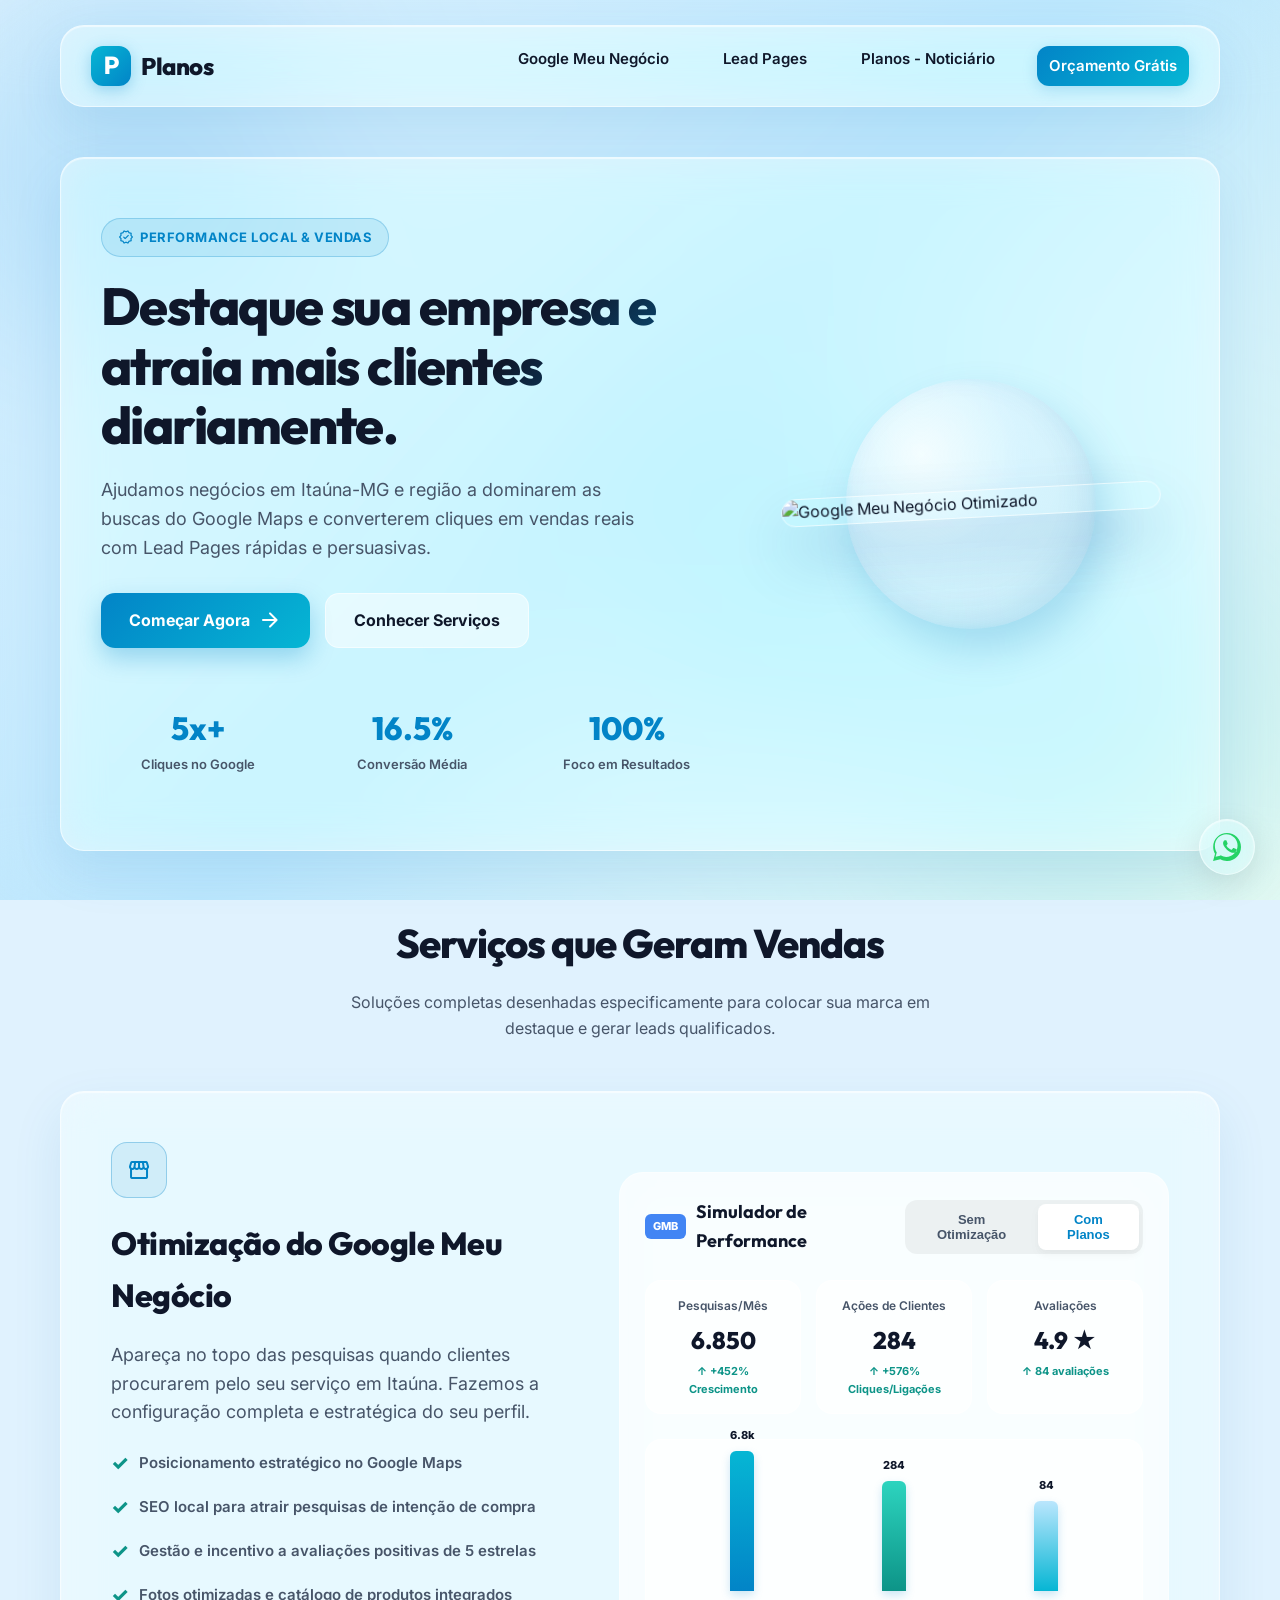
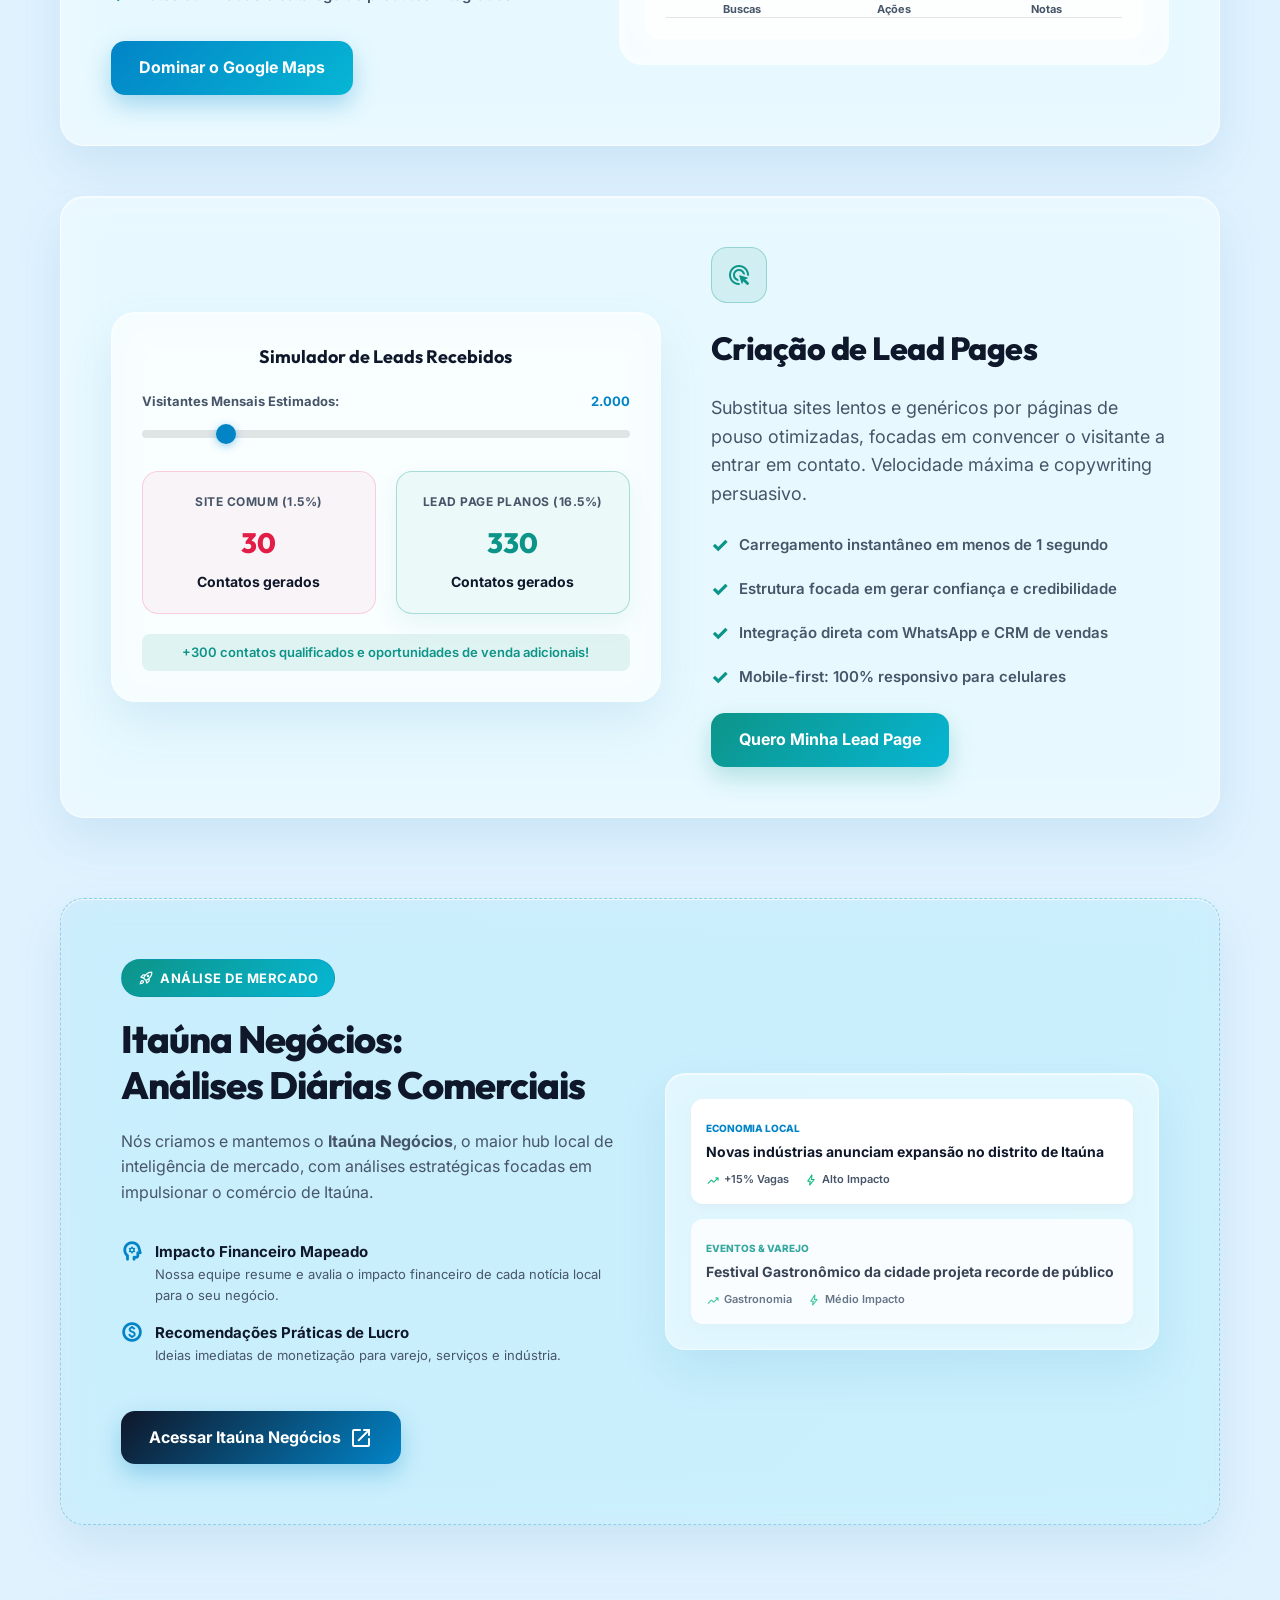
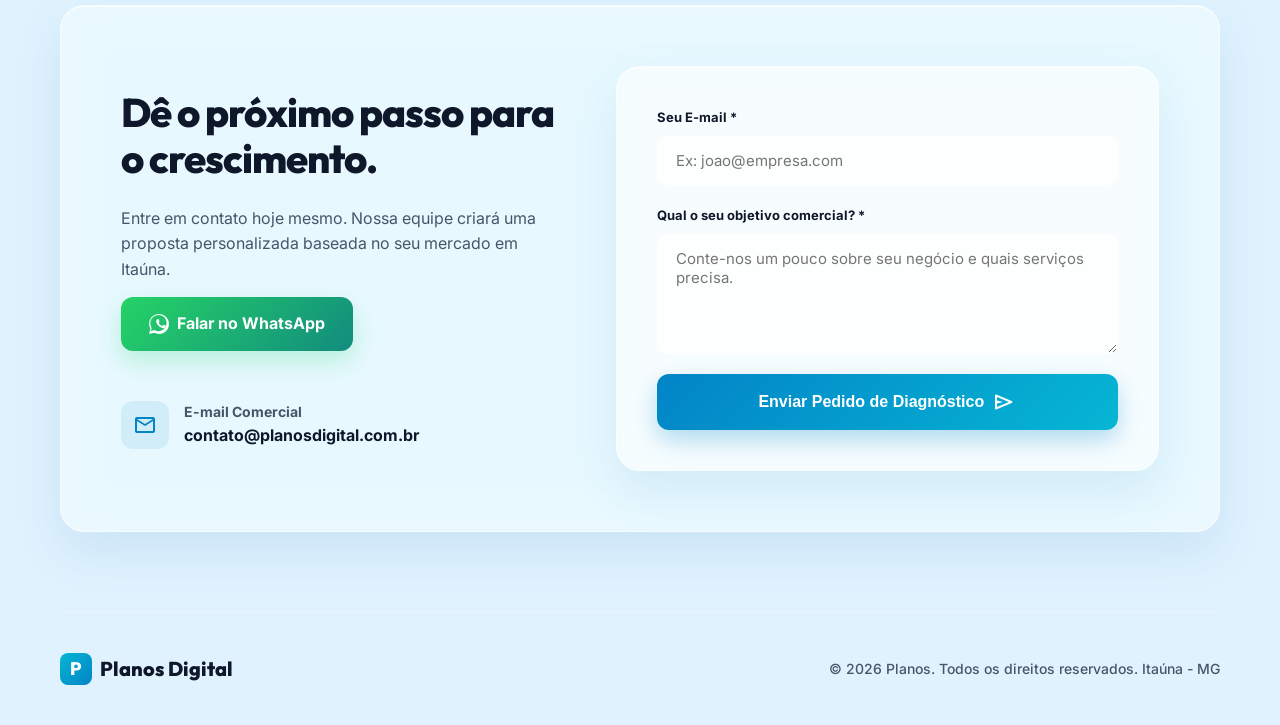
==== commit a075074c: "Corrigindo alinhamento do Simulador GMB no mobile, simplificando formulario e detalhes de contato, e" ====
--- a/index.html
+++ b/index.html
@@ -316,16 +316,6 @@
               <p>contato@planosdigital.com.br</p>
             </div>
           </div>
-
-          <a href="https://api.whatsapp.com/send?phone=5531996293728&text=Ol%C3%A1%2C%20quero%20aumentar%20o%20meu%20alcan%C3%A7e%20de%20clientes!" target="_blank" class="contact-detail-item" style="text-decoration: none; color: inherit; transition: opacity 0.3s;" onmouseover="this.style.opacity=0.8" onmouseout="this.style.opacity=1">
-            <div class="contact-detail-icon">
-              <span class="material-symbols-rounded">call</span>
-            </div>
-            <div class="contact-detail-text">
-              <h4>WhatsApp Comercial</h4>
-              <p>(31) 99629-3728</p>
-            </div>
-          </a>
         </div>
       </div>
 
@@ -335,24 +325,13 @@
         <div class="success-overlay" id="successOverlay">
           <span class="material-symbols-rounded success-icon">check_circle</span>
           <h3>Mensagem Enviada!</h3>
-          <p>Entraremos em contato via WhatsApp nas próximas 2 horas.</p>
+          <p>Entraremos em contato via E-mail nas próximas 2 horas.</p>
         </div>
 
         <form id="planosContactForm">
           <div class="form-group">
-            <label for="formName">Seu Nome Completo *</label>
-            <input type="text" id="formName" class="form-control" placeholder="Ex: João Silva" required>
-          </div>
-
-          <div class="form-group-row">
-            <div class="form-group">
-              <label for="formPhone">WhatsApp para Contato *</label>
-              <input type="tel" id="formPhone" class="form-control" placeholder="Ex: (37) 99999-9999" required>
-            </div>
-            <div class="form-group">
-              <label for="formCompany">Nome da Empresa</label>
-              <input type="text" id="formCompany" class="form-control" placeholder="Ex: Minha Loja Ltda">
-            </div>
+            <label for="formEmail">Seu E-mail *</label>
+            <input type="email" id="formEmail" class="form-control" placeholder="Ex: joao@empresa.com" required>
           </div>
 
           <div class="form-group">
@@ -379,7 +358,14 @@
 
   </div>
 
+  <!-- Botão Flutuante WhatsApp Liquid Glass -->
+  <a href="https://api.whatsapp.com/send?phone=5531996293728&text=Ol%C3%A1%2C%20quero%20aumentar%20o%20meu%20alcan%C3%A7e%20de%20clientes!" target="_blank" class="floating-whatsapp" aria-label="Falar no WhatsApp">
+    <svg viewBox="0 0 24 24" xmlns="http://www.w3.org/2000/svg">
+      <path d="M.057 24l1.687-6.163c-1.041-1.804-1.588-3.849-1.587-5.946C.06 5.348 5.397.01 12.008.01c3.202.001 6.212 1.246 8.477 3.513 2.262 2.268 3.507 5.28 3.505 8.484-.004 6.657-5.34 11.997-11.953 11.997-2.005-.001-3.973-.502-5.724-1.457L0 24zm6.59-4.846c1.6.95 3.188 1.449 4.625 1.449 5.4 0 9.794-4.397 9.797-9.798.002-2.597-1.008-5.04-2.846-6.88C16.386 2.083 13.945 1.071 11.4 1.071c-5.4 0-9.794 4.397-9.797 9.798-.001 2.128.56 4.197 1.625 5.926l-.994 3.632 3.823-.973zm13.123-5.267c-.29-.145-1.713-.847-1.978-.943-.264-.097-.457-.145-.65.145-.19.29-.738.943-.905 1.137-.166.19-.333.21-.622.065-.29-.145-1.222-.45-2.327-1.438-.86-.767-1.44-1.714-1.608-2.004-.167-.29-.018-.447.127-.59.13-.13.29-.338.435-.507.145-.17.193-.29.29-.483.097-.19.048-.36-.024-.507-.072-.145-.65-1.568-.89-2.146-.234-.564-.471-.487-.65-.496-.168-.008-.36-.01-.552-.01-.193 0-.507.072-.773.36-.265.29-1.012.99-1.012 2.413s1.036 2.797 1.18 2.99c.145.19 2.038 3.113 4.937 4.364.69.298 1.228.476 1.647.609.693.22 1.324.19 1.822.115.556-.083 1.713-.7 1.956-1.374.24-.674.24-1.25.17-1.374-.07-.124-.26-.19-.55-.335z"/>
+    </svg>
+  </a>
+
   <!-- Scripts -->
-  <script src="./src/js/planos.js?v=1.0.5"></script>
+  <script src="./src/js/planos.js?v=1.0.6"></script>
 </body>
 </html>
--- a/src/css/planos.css
+++ b/src/css/planos.css
@@ -1083,6 +1083,51 @@
   transform: rotate(15deg) scale(1.15);
 }
 
+/* Botão Flutuante WhatsApp Liquid Glass */
+.floating-whatsapp {
+  position: fixed;
+  bottom: 25px;
+  right: 25px;
+  width: 56px;
+  height: 56px;
+  border-radius: 50% !important;
+  display: flex;
+  align-items: center;
+  justify-content: center;
+  z-index: 1000;
+  cursor: pointer;
+  background: rgba(255, 255, 255, 0.35) !important;
+  backdrop-filter: blur(15px) saturate(180%) !important;
+  -webkit-backdrop-filter: blur(15px) saturate(180%) !important;
+  border: 1.5px solid rgba(255, 255, 255, 0.5) !important;
+  box-shadow: 0 8px 32px rgba(0, 0, 0, 0.1), inset 0 1px 1px rgba(255, 255, 255, 0.5) !important;
+  transition: transform 0.3s cubic-bezier(0.175, 0.885, 0.32, 1.275), box-shadow 0.3s ease, background-color 0.3s ease !important;
+  animation: pulse-glass 3s infinite ease-in-out;
+}
+
+.floating-whatsapp svg {
+  width: 28px;
+  height: 28px;
+  fill: #25D366; /* Cor oficial do WhatsApp */
+  transition: transform 0.3s ease, fill 0.3s ease;
+}
+
+.floating-whatsapp:hover {
+  transform: scale(1.1) translateY(-4px) !important;
+  background: rgba(255, 255, 255, 0.45) !important;
+  box-shadow: 0 12px 30px rgba(37, 211, 102, 0.3), inset 0 1px 1px rgba(255, 255, 255, 0.6) !important;
+}
+
+.floating-whatsapp:hover svg {
+  transform: scale(1.1);
+  fill: #128C7E;
+}
+
+@keyframes pulse-glass {
+  0%, 100% { box-shadow: 0 8px 32px rgba(37, 211, 102, 0.15), inset 0 1px 1px rgba(255, 255, 255, 0.5); }
+  50% { box-shadow: 0 8px 36px rgba(37, 211, 102, 0.35), inset 0 1px 1px rgba(255, 255, 255, 0.5); }
+}
+
 /* Responsividade */
 @media (max-width: 992px) {
   .hero-section {
@@ -1160,6 +1205,27 @@
   
   .db-grid {
     grid-template-columns: 1fr;
+  }
+  
+  .dashboard-header {
+    flex-direction: column !important;
+    align-items: stretch !important;
+    gap: 15px !important;
+  }
+  
+  .dashboard-title-wrapper {
+    justify-content: flex-start !important;
+  }
+  
+  .toggle-group {
+    width: 100% !important;
+    display: flex !important;
+  }
+  
+  .toggle-btn {
+    flex: 1 !important;
+    text-align: center !important;
+    padding: 10px !important;
   }
   
   .chart-wrapper {
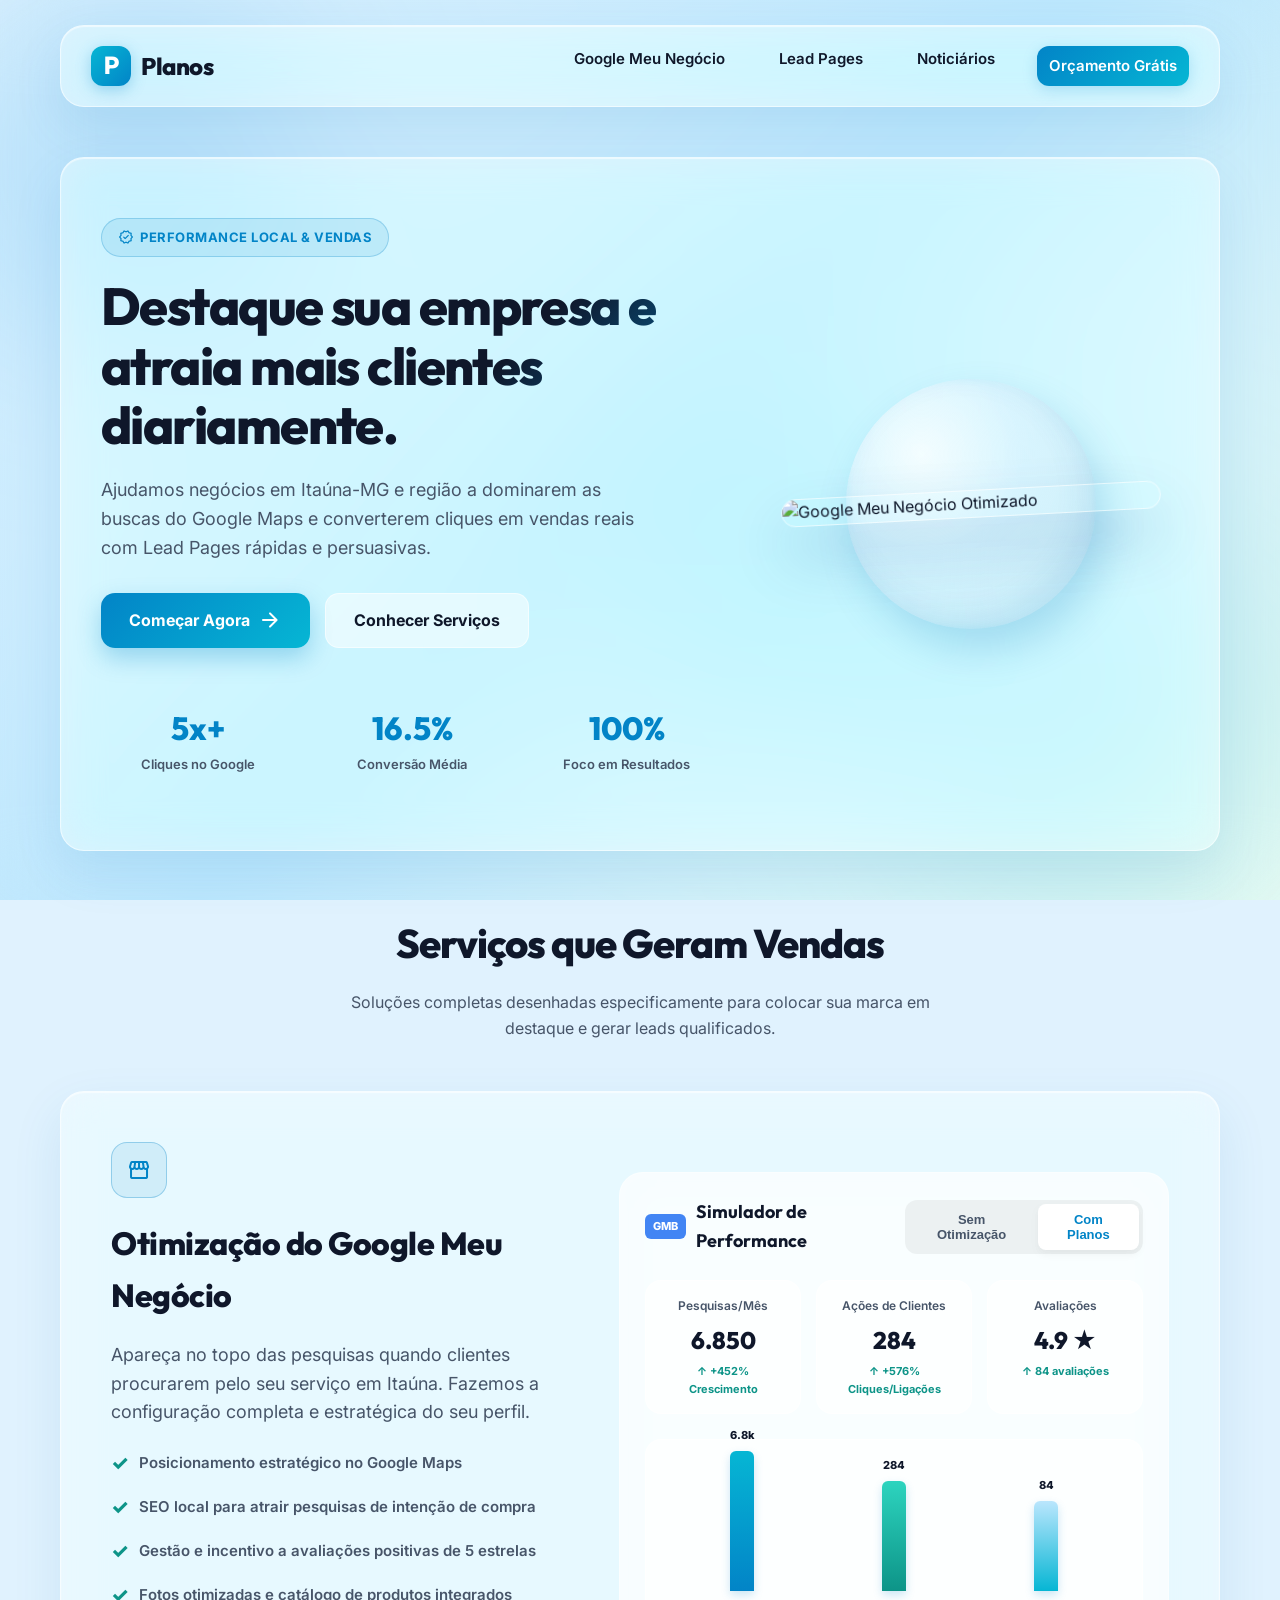
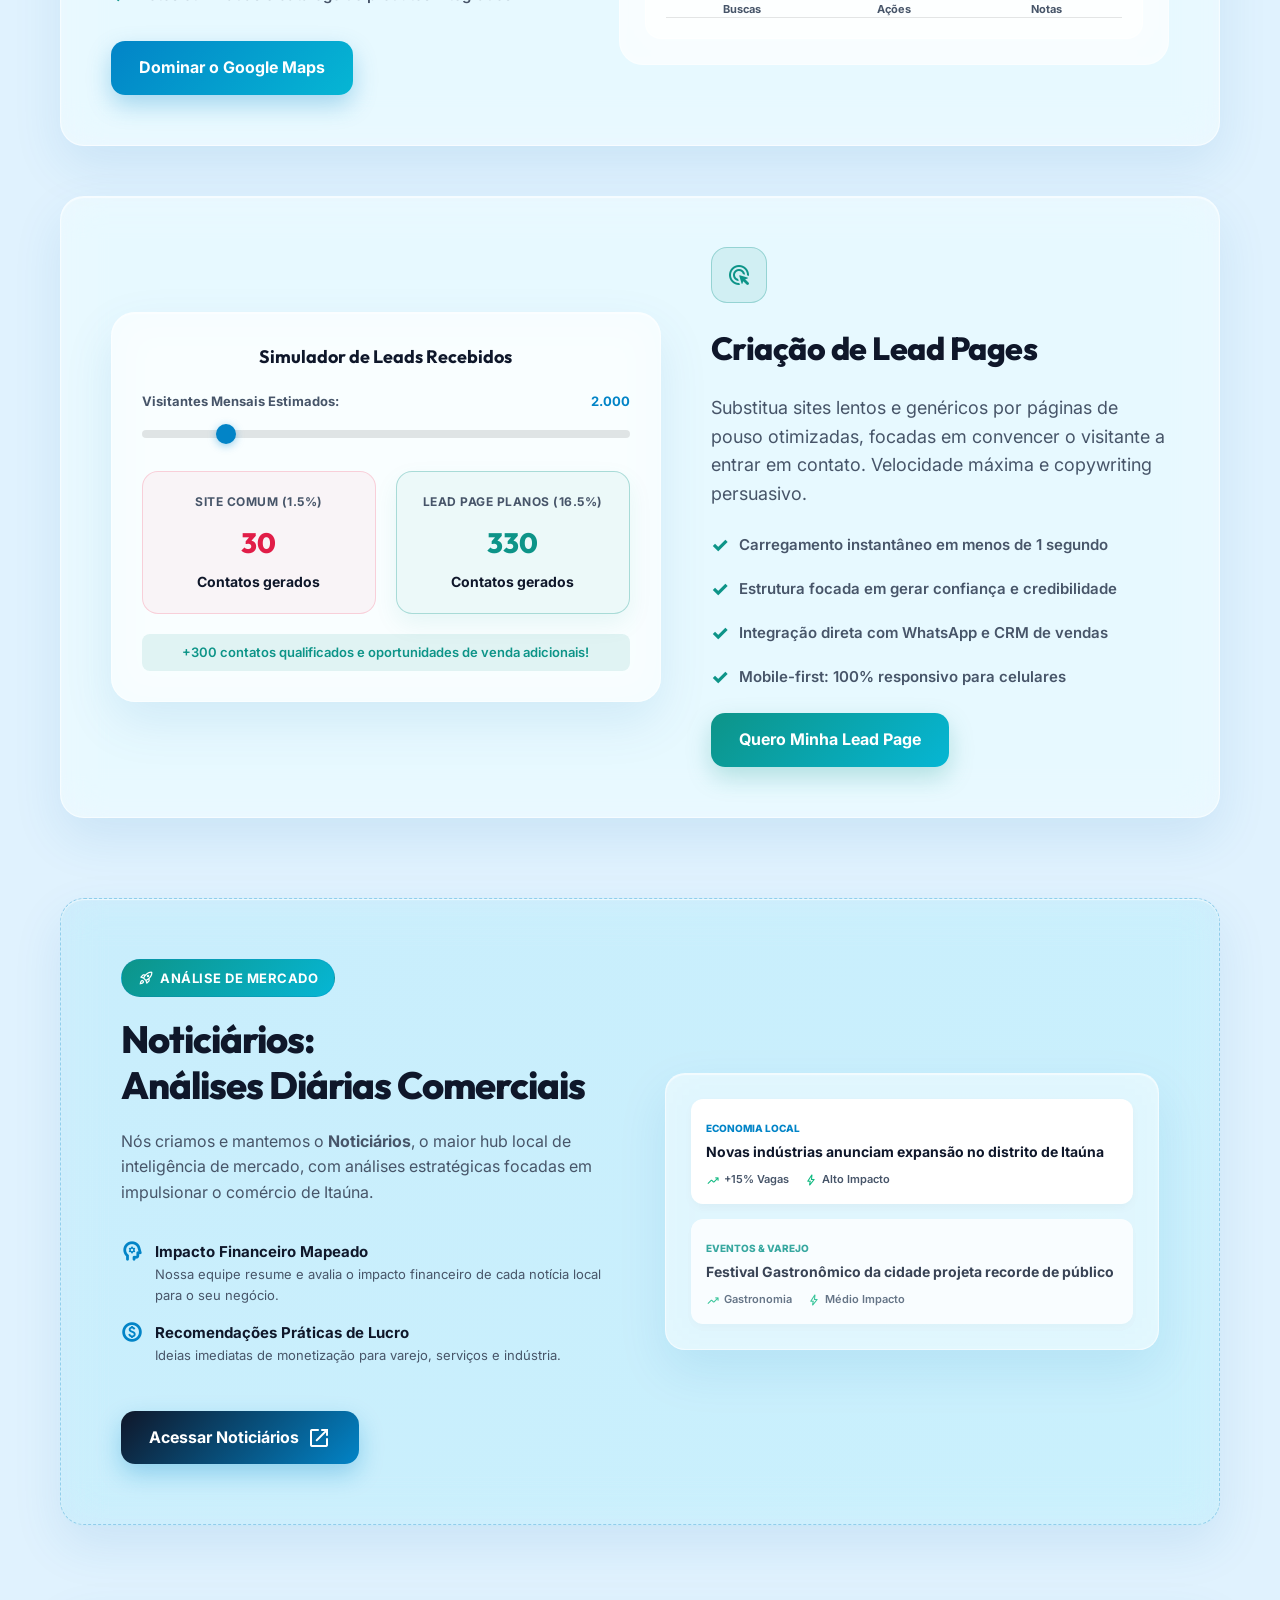
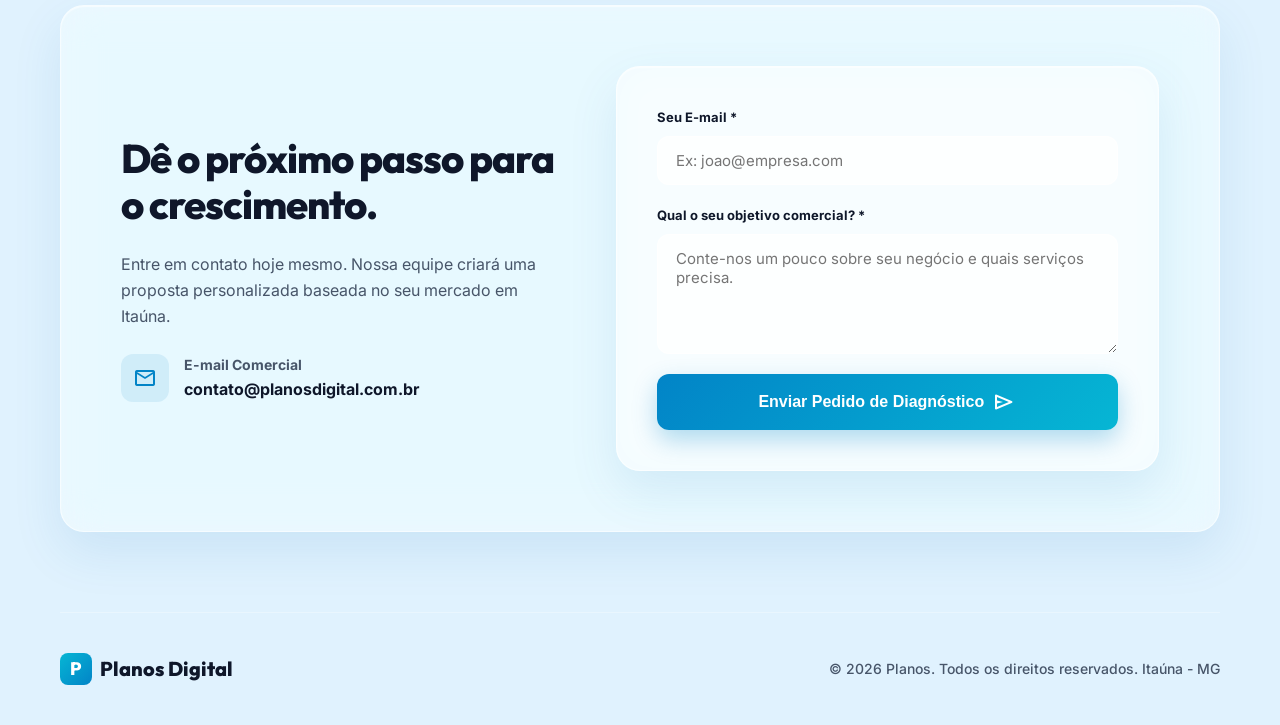
==== commit 55d331da: "Ajuste: removendo o botao do WhatsApp, mudando o nome para Noticiários e retirando referências a Ita" ====
--- a/index.html
+++ b/index.html
@@ -15,7 +15,7 @@
   <link rel="stylesheet" href="https://fonts.googleapis.com/css2?family=Material+Symbols+Rounded:opsz,wght,FILL,GRAD@20..48,100..700,0..1,-50..200" />
   
   <!-- Estilos Customizados -->
-  <link rel="stylesheet" href="./src/css/planos.css?v=1.0.6">
+  <link rel="stylesheet" href="./src/css/planos.css?v=1.0.7">
 </head>
 <body>
 
@@ -40,7 +40,7 @@
         <ul class="nav-links">
           <li><a href="#gmb">Google Meu Negócio</a></li>
           <li><a href="#leadpages">Lead Pages</a></li>
-          <li><a href="#itauna">Planos - Noticiário</a></li>
+          <li><a href="#itauna">Noticiários</a></li>
           <li><a href="#contato" class="btn nav-btn">Orçamento Grátis</a></li>
         </ul>
       </nav>
@@ -228,7 +228,7 @@
       </div>
     </section>
 
-    <!-- Destaque Itaúna Negócios -->
+    <!-- Destaque Noticiários -->
     <section class="itauna-section glass-panel" id="itauna">
       <div class="itauna-content">
         <div class="service-info">
@@ -236,9 +236,9 @@
             <span class="material-symbols-rounded" style="font-size: 16px;">rocket_launch</span>
             Análise de Mercado
           </div>
-          <h2 class="itauna-title">Itaúna Negócios:<br>Análises Diárias Comerciais</h2>
+          <h2 class="itauna-title">Noticiários:<br>Análises Diárias Comerciais</h2>
           <p class="itauna-desc">
-            Nós criamos e mantemos o <strong>Itaúna Negócios</strong>, o maior hub local de inteligência de mercado, com análises estratégicas focadas em impulsionar o comércio de Itaúna.
+            Nós criamos e mantemos o <strong>Noticiários</strong>, o maior hub local de inteligência de mercado, com análises estratégicas focadas em impulsionar o comércio de Itaúna.
           </p>
           
           <div class="itauna-features">
@@ -260,13 +260,13 @@
 
           <div>
             <a href="./itauna.html" class="btn btn-primary" style="background: linear-gradient(135deg, var(--text-main), var(--primary));">
-              Acessar Itaúna Negócios
+              Acessar Noticiários
               <span class="material-symbols-rounded">open_in_new</span>
             </a>
           </div>
         </div>
 
-        <!-- Visual Mockup do Portal Itaúna Negócios -->
+        <!-- Visual Mockup do Portal Noticiários -->
         <div class="itauna-visual-panel glass-panel">
           <div class="itauna-mock-news">
             <span class="itauna-mock-tag">Economia Local</span>
@@ -297,14 +297,7 @@
           Entre em contato hoje mesmo. Nossa equipe criará uma proposta personalizada baseada no seu mercado em Itaúna.
         </p>
 
-        <div style="margin-top: -10px; margin-bottom: 25px;">
-          <a href="https://api.whatsapp.com/send?phone=5531996293728&text=Ol%C3%A1%2C%20quero%20aumentar%20o%20meu%20alcan%C3%A7e%20de%20clientes!" target="_blank" class="btn btn-primary whatsapp-btn" style="background: linear-gradient(135deg, #25D366, #128C7E); box-shadow: 0 10px 25px rgba(37, 211, 102, 0.25); display: inline-flex; align-items: center; gap: 8px; text-decoration: none; font-weight: 700; width: fit-content; border: none; padding: 14px 28px; border-radius: 12px; color: white;">
-            <svg style="width: 20px; height: 20px; fill: white;" viewBox="0 0 24 24" xmlns="http://www.w3.org/2000/svg">
-              <path d="M.057 24l1.687-6.163c-1.041-1.804-1.588-3.849-1.587-5.946C.06 5.348 5.397.01 12.008.01c3.202.001 6.212 1.246 8.477 3.513 2.262 2.268 3.507 5.28 3.505 8.484-.004 6.657-5.34 11.997-11.953 11.997-2.005-.001-3.973-.502-5.724-1.457L0 24zm6.59-4.846c1.6.95 3.188 1.449 4.625 1.449 5.4 0 9.794-4.397 9.797-9.798.002-2.597-1.008-5.04-2.846-6.88C16.386 2.083 13.945 1.071 11.4 1.071c-5.4 0-9.794 4.397-9.797 9.798-.001 2.128.56 4.197 1.625 5.926l-.994 3.632 3.823-.973zm13.123-5.267c-.29-.145-1.713-.847-1.978-.943-.264-.097-.457-.145-.65.145-.19.29-.738.943-.905 1.137-.166.19-.333.21-.622.065-.29-.145-1.222-.45-2.327-1.438-.86-.767-1.44-1.714-1.608-2.004-.167-.29-.018-.447.127-.59.13-.13.29-.338.435-.507.145-.17.193-.29.29-.483.097-.19.048-.36-.024-.507-.072-.145-.65-1.568-.89-2.146-.234-.564-.471-.487-.65-.496-.168-.008-.36-.01-.552-.01-.193 0-.507.072-.773.36-.265.29-1.012.99-1.012 2.413s1.036 2.797 1.18 2.99c.145.19 2.038 3.113 4.937 4.364.69.298 1.228.476 1.647.609.693.22 1.324.19 1.822.115.556-.083 1.713-.7 1.956-1.374.24-.674.24-1.25.17-1.374-.07-.124-.26-.19-.55-.335z"/>
-            </svg>
-            Falar no WhatsApp
-          </a>
-        </div>
+
 
         <div class="contact-details">
           <div class="contact-detail-item">
@@ -358,14 +351,9 @@
 
   </div>
 
-  <!-- Botão Flutuante WhatsApp Liquid Glass -->
-  <a href="https://api.whatsapp.com/send?phone=5531996293728&text=Ol%C3%A1%2C%20quero%20aumentar%20o%20meu%20alcan%C3%A7e%20de%20clientes!" target="_blank" class="floating-whatsapp" aria-label="Falar no WhatsApp">
-    <svg viewBox="0 0 24 24" xmlns="http://www.w3.org/2000/svg">
-      <path d="M.057 24l1.687-6.163c-1.041-1.804-1.588-3.849-1.587-5.946C.06 5.348 5.397.01 12.008.01c3.202.001 6.212 1.246 8.477 3.513 2.262 2.268 3.507 5.28 3.505 8.484-.004 6.657-5.34 11.997-11.953 11.997-2.005-.001-3.973-.502-5.724-1.457L0 24zm6.59-4.846c1.6.95 3.188 1.449 4.625 1.449 5.4 0 9.794-4.397 9.797-9.798.002-2.597-1.008-5.04-2.846-6.88C16.386 2.083 13.945 1.071 11.4 1.071c-5.4 0-9.794 4.397-9.797 9.798-.001 2.128.56 4.197 1.625 5.926l-.994 3.632 3.823-.973zm13.123-5.267c-.29-.145-1.713-.847-1.978-.943-.264-.097-.457-.145-.65.145-.19.29-.738.943-.905 1.137-.166.19-.333.21-.622.065-.29-.145-1.222-.45-2.327-1.438-.86-.767-1.44-1.714-1.608-2.004-.167-.29-.018-.447.127-.59.13-.13.29-.338.435-.507.145-.17.193-.29.29-.483.097-.19.048-.36-.024-.507-.072-.145-.65-1.568-.89-2.146-.234-.564-.471-.487-.65-.496-.168-.008-.36-.01-.552-.01-.193 0-.507.072-.773.36-.265.29-1.012.99-1.012 2.413s1.036 2.797 1.18 2.99c.145.19 2.038 3.113 4.937 4.364.69.298 1.228.476 1.647.609.693.22 1.324.19 1.822.115.556-.083 1.713-.7 1.956-1.374.24-.674.24-1.25.17-1.374-.07-.124-.26-.19-.55-.335z"/>
-    </svg>
-  </a>
+
 
   <!-- Scripts -->
-  <script src="./src/js/planos.js?v=1.0.6"></script>
+  <script src="./src/js/planos.js?v=1.0.7"></script>
 </body>
 </html>
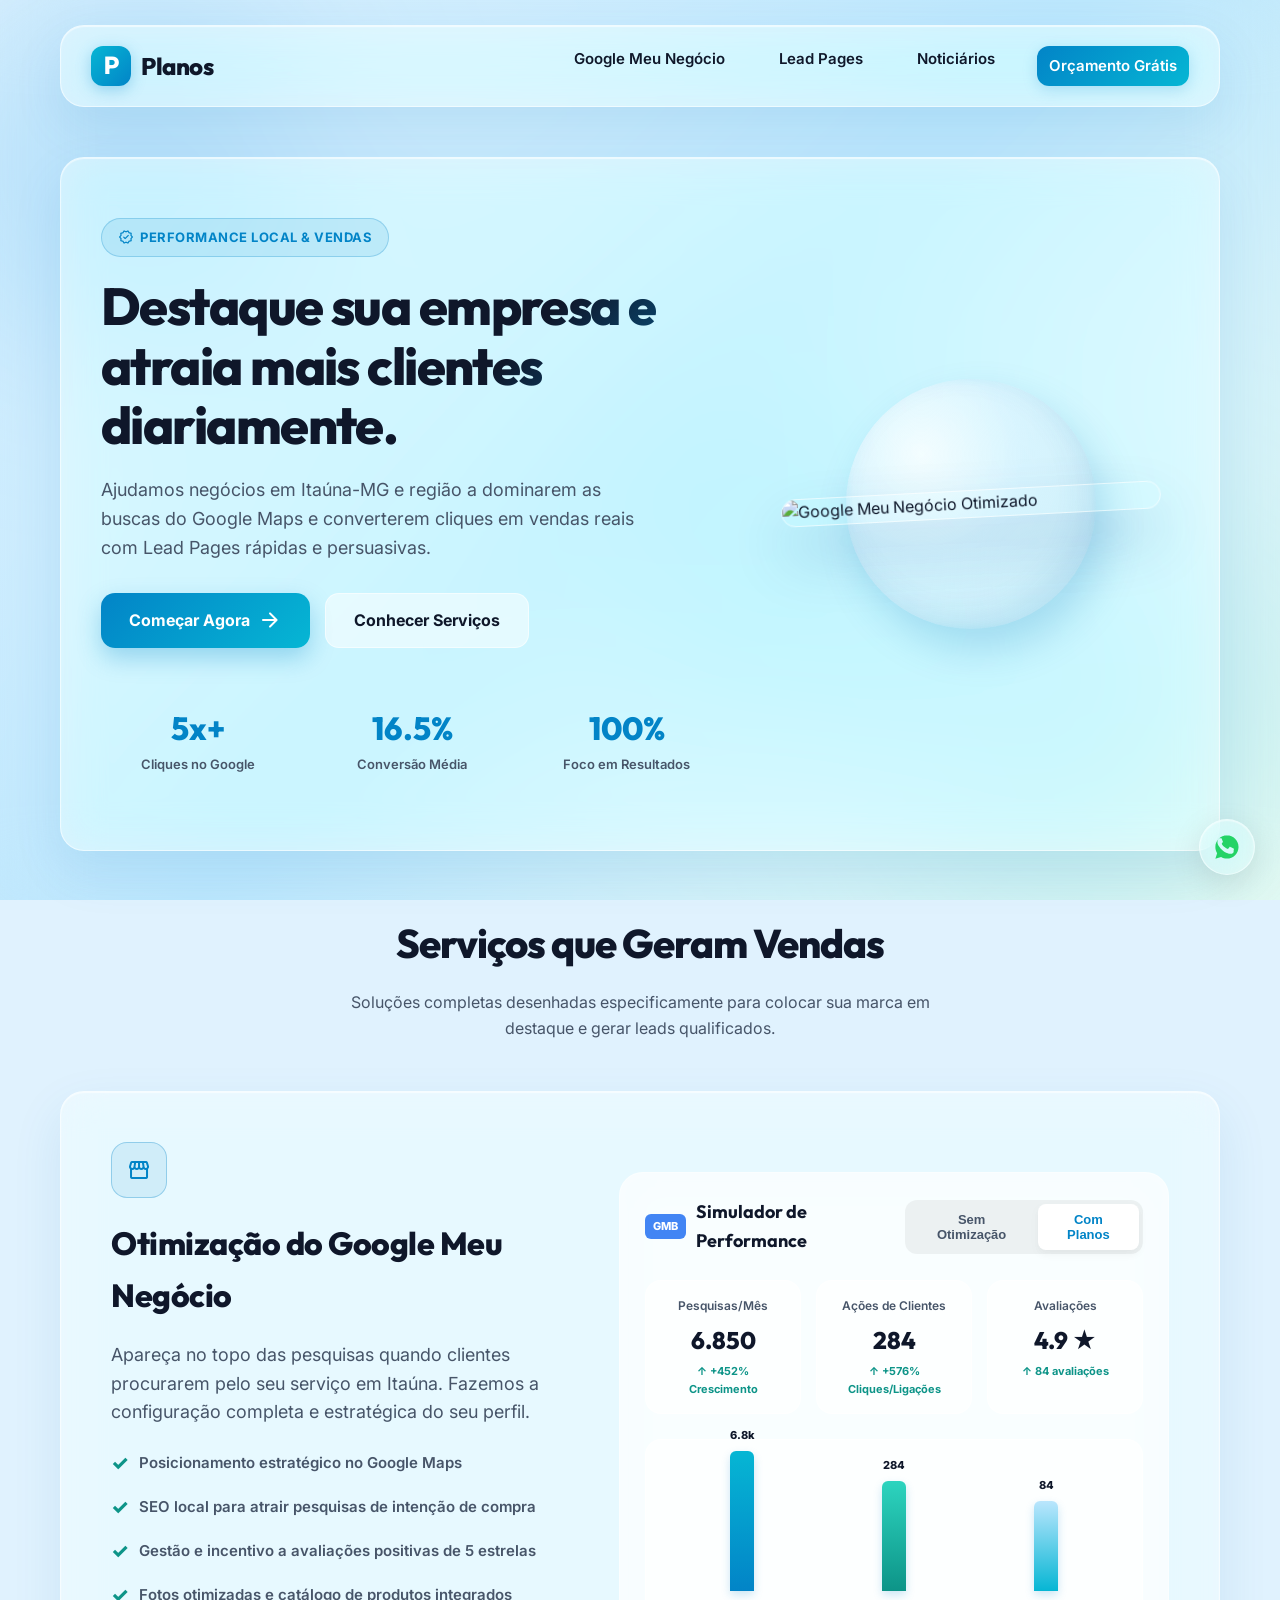
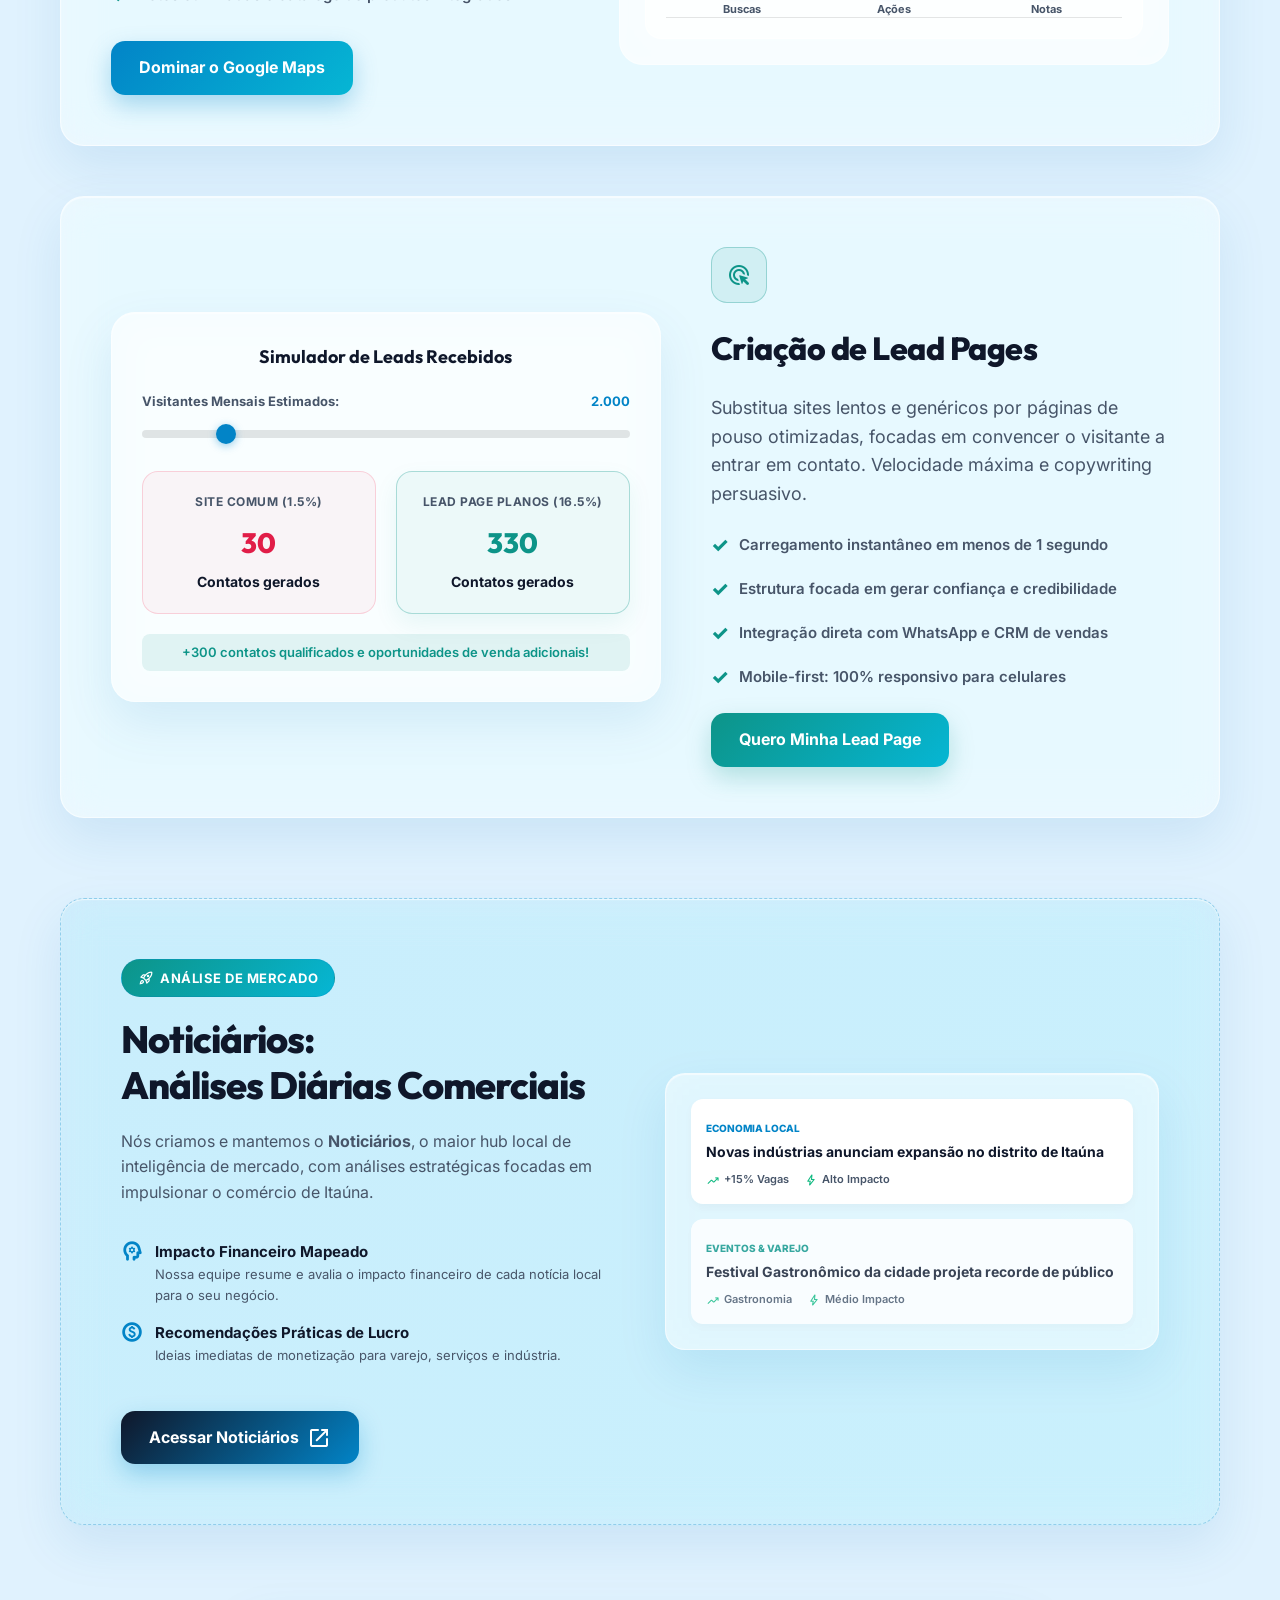
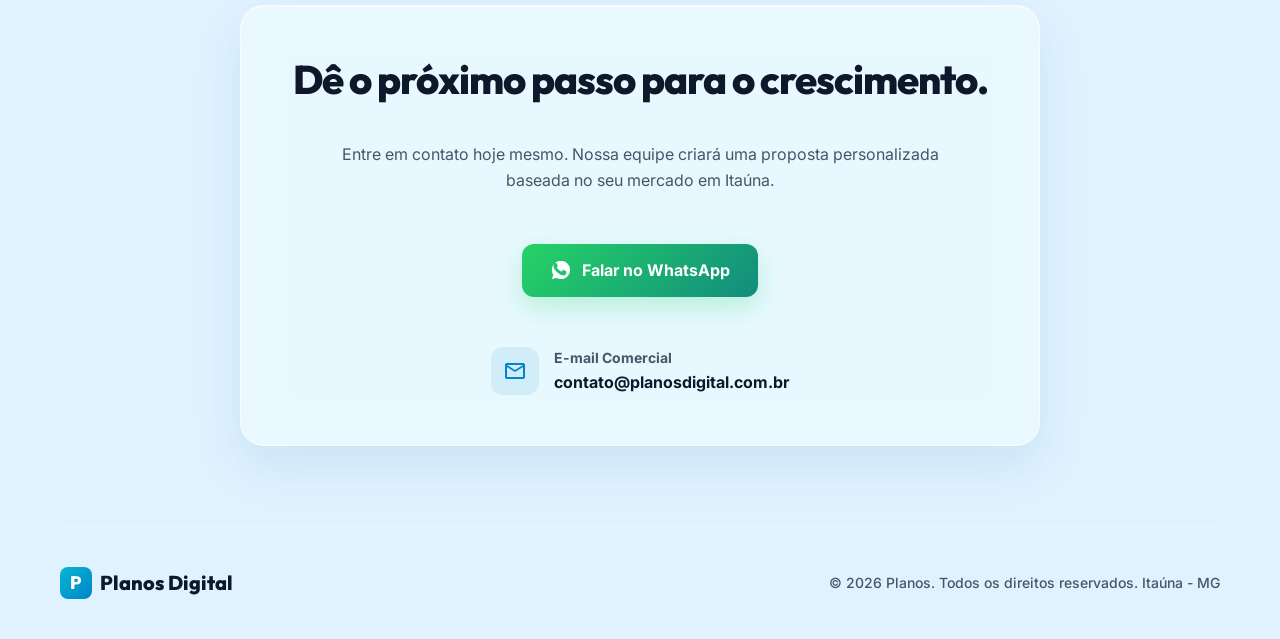
==== commit f2ff71a9: "Removendo formulario de contato no index, centralizando detalhes de email/whatsapp e centralizando i" ====
--- a/index.html
+++ b/index.html
@@ -290,53 +290,35 @@
     </section>
 
     <!-- Seção de Contato -->
-    <section class="contact-section glass-panel" id="contato">
-      <div class="contact-info">
-        <h2 class="contact-title">Dê o próximo passo para o crescimento.</h2>
-        <p class="contact-subtitle">
+    <section class="contact-section glass-panel" id="contato" style="display: flex; flex-direction: column; align-items: center; text-align: center; max-width: 800px; margin-left: auto; margin-right: auto; padding: 50px 30px; gap: 30px;">
+      <div class="contact-info" style="align-items: center; text-align: center; width: 100%;">
+        <h2 class="contact-title" style="margin-bottom: 15px;">Dê o próximo passo para o crescimento.</h2>
+        <p class="contact-subtitle" style="margin-bottom: 25px; max-width: 600px; margin-left: auto; margin-right: auto;">
           Entre em contato hoje mesmo. Nossa equipe criará uma proposta personalizada baseada no seu mercado em Itaúna.
         </p>
 
-
-
-        <div class="contact-details">
-          <div class="contact-detail-item">
-            <div class="contact-detail-icon">
+        <!-- Botão WhatsApp Prominente e Centralizado -->
+        <div style="display: flex; justify-content: center; margin-bottom: 25px; width: 100%;">
+          <a href="https://api.whatsapp.com/send?phone=5531996293728&text=Ol%C3%A1%2C%20quero%20aumentar%20o%20meu%20alcan%C3%A7e%20de%20clientes!" target="_blank" class="btn btn-primary whatsapp-btn" style="background: linear-gradient(135deg, #25D366, #128C7E); box-shadow: 0 10px 25px rgba(37, 211, 102, 0.25); display: inline-flex; align-items: center; justify-content: center; gap: 10px; text-decoration: none; font-weight: 700; width: fit-content; border: none; padding: 14px 28px; border-radius: 12px; color: white;">
+            <svg style="width: 22px; height: 22px; fill: white; display: block; margin: 0; padding: 0;" viewBox="0 0 24 24" xmlns="http://www.w3.org/2000/svg">
+              <path fill-rule="evenodd" clip-rule="evenodd" d="M12.03 2c-5.52 0-10 4.48-10 10 0 1.93.55 3.73 1.5 5.26L2.03 22l4.9-1.44c1.46.85 3.16 1.34 4.97 1.34 5.52 0 10-4.48 10-10s-4.48-10-10-10zm5.66 14.18c-.27.76-1.32 1.48-2.16 1.64-.63.12-1.46.21-4.24-.95-3.56-1.48-5.86-5.1-6.04-5.34-.18-.24-1.44-1.92-1.44-3.66 0-1.74.9-2.59 1.22-2.94.32-.35.85-.44 1.1-.44.25 0 .5.01.72.02.23.01.5.01.73.54.24.57.81 2 .88 2.14.07.15.12.32.02.51-.1.19-.15.3-.3.49-.15.18-.3.32-.45.5-.16.19-.34.39-.14.73.2.34.89 1.47 1.92 2.39 1.32 1.18 2.43 1.55 2.77 1.72.34.17.54.14.74-.08.2-.23.85-.99 1.08-1.33.23-.34.46-.29.77-.18.31.11 2 .94 2.34 1.11.34.17.57.25.65.39.08.14.08.82-.19 1.58z"/>
+            </svg>
+            Falar no WhatsApp
+          </a>
+        </div>
+
+        <!-- E-mail Comercial Centralizado -->
+        <div class="contact-details" style="display: flex; justify-content: center; align-items: center; width: 100%;">
+          <div class="contact-detail-item" style="display: flex; align-items: center; justify-content: center; gap: 15px;">
+            <div class="contact-detail-icon" style="margin: 0;">
               <span class="material-symbols-rounded">mail</span>
             </div>
-            <div class="contact-detail-text">
+            <div class="contact-detail-text" style="text-align: left;">
               <h4>E-mail Comercial</h4>
               <p>contato@planosdigital.com.br</p>
             </div>
           </div>
         </div>
-      </div>
-
-      <!-- Formulário Glass -->
-      <div class="contact-form glass-panel" style="position: relative;">
-        <!-- Success Overlay (Simulado) -->
-        <div class="success-overlay" id="successOverlay">
-          <span class="material-symbols-rounded success-icon">check_circle</span>
-          <h3>Mensagem Enviada!</h3>
-          <p>Entraremos em contato via E-mail nas próximas 2 horas.</p>
-        </div>
-
-        <form id="planosContactForm">
-          <div class="form-group">
-            <label for="formEmail">Seu E-mail *</label>
-            <input type="email" id="formEmail" class="form-control" placeholder="Ex: joao@empresa.com" required>
-          </div>
-
-          <div class="form-group">
-            <label for="formMsg">Qual o seu objetivo comercial? *</label>
-            <textarea id="formMsg" class="form-control" placeholder="Conte-nos um pouco sobre seu negócio e quais serviços precisa." required></textarea>
-          </div>
-
-          <button type="submit" class="btn btn-primary form-submit-btn">
-            Enviar Pedido de Diagnóstico
-            <span class="material-symbols-rounded">send</span>
-          </button>
-        </form>
       </div>
     </section>
 
@@ -351,9 +333,14 @@
 
   </div>
 
-
+  <!-- Botão Flutuante WhatsApp Liquid Glass -->
+  <a href="https://api.whatsapp.com/send?phone=5531996293728&text=Ol%C3%A1%2C%20quero%20aumentar%20o%20meu%20alcan%C3%A7e%20de%20clientes!" target="_blank" class="floating-whatsapp" aria-label="Falar no WhatsApp">
+    <svg viewBox="0 0 24 24" xmlns="http://www.w3.org/2000/svg">
+      <path fill-rule="evenodd" clip-rule="evenodd" d="M12.03 2c-5.52 0-10 4.48-10 10 0 1.93.55 3.73 1.5 5.26L2.03 22l4.9-1.44c1.46.85 3.16 1.34 4.97 1.34 5.52 0 10-4.48 10-10s-4.48-10-10-10zm5.66 14.18c-.27.76-1.32 1.48-2.16 1.64-.63.12-1.46.21-4.24-.95-3.56-1.48-5.86-5.1-6.04-5.34-.18-.24-1.44-1.92-1.44-3.66 0-1.74.9-2.59 1.22-2.94.32-.35.85-.44 1.1-.44.25 0 .5.01.72.02.23.01.5.01.73.54.24.57.81 2 .88 2.14.07.15.12.32.02.51-.1.19-.15.3-.3.49-.15.18-.3.32-.45.5-.16.19-.34.39-.14.73.2.34.89 1.47 1.92 2.39 1.32 1.18 2.43 1.55 2.77 1.72.34.17.54.14.74-.08.2-.23.85-.99 1.08-1.33.23-.34.46-.29.77-.18.31.11 2 .94 2.34 1.11.34.17.57.25.65.39.08.14.08.82-.19 1.58z"/>
+    </svg>
+  </a>
 
   <!-- Scripts -->
-  <script src="./src/js/planos.js?v=1.0.7"></script>
+  <script src="./src/js/planos.js?v=1.0.8"></script>
 </body>
 </html>
--- a/src/css/planos.css
+++ b/src/css/planos.css
@@ -1106,8 +1106,11 @@
 }
 
 .floating-whatsapp svg {
+  display: block;
   width: 28px;
   height: 28px;
+  margin: 0 !important;
+  padding: 0 !important;
   fill: #25D366; /* Cor oficial do WhatsApp */
   transition: transform 0.3s ease, fill 0.3s ease;
 }
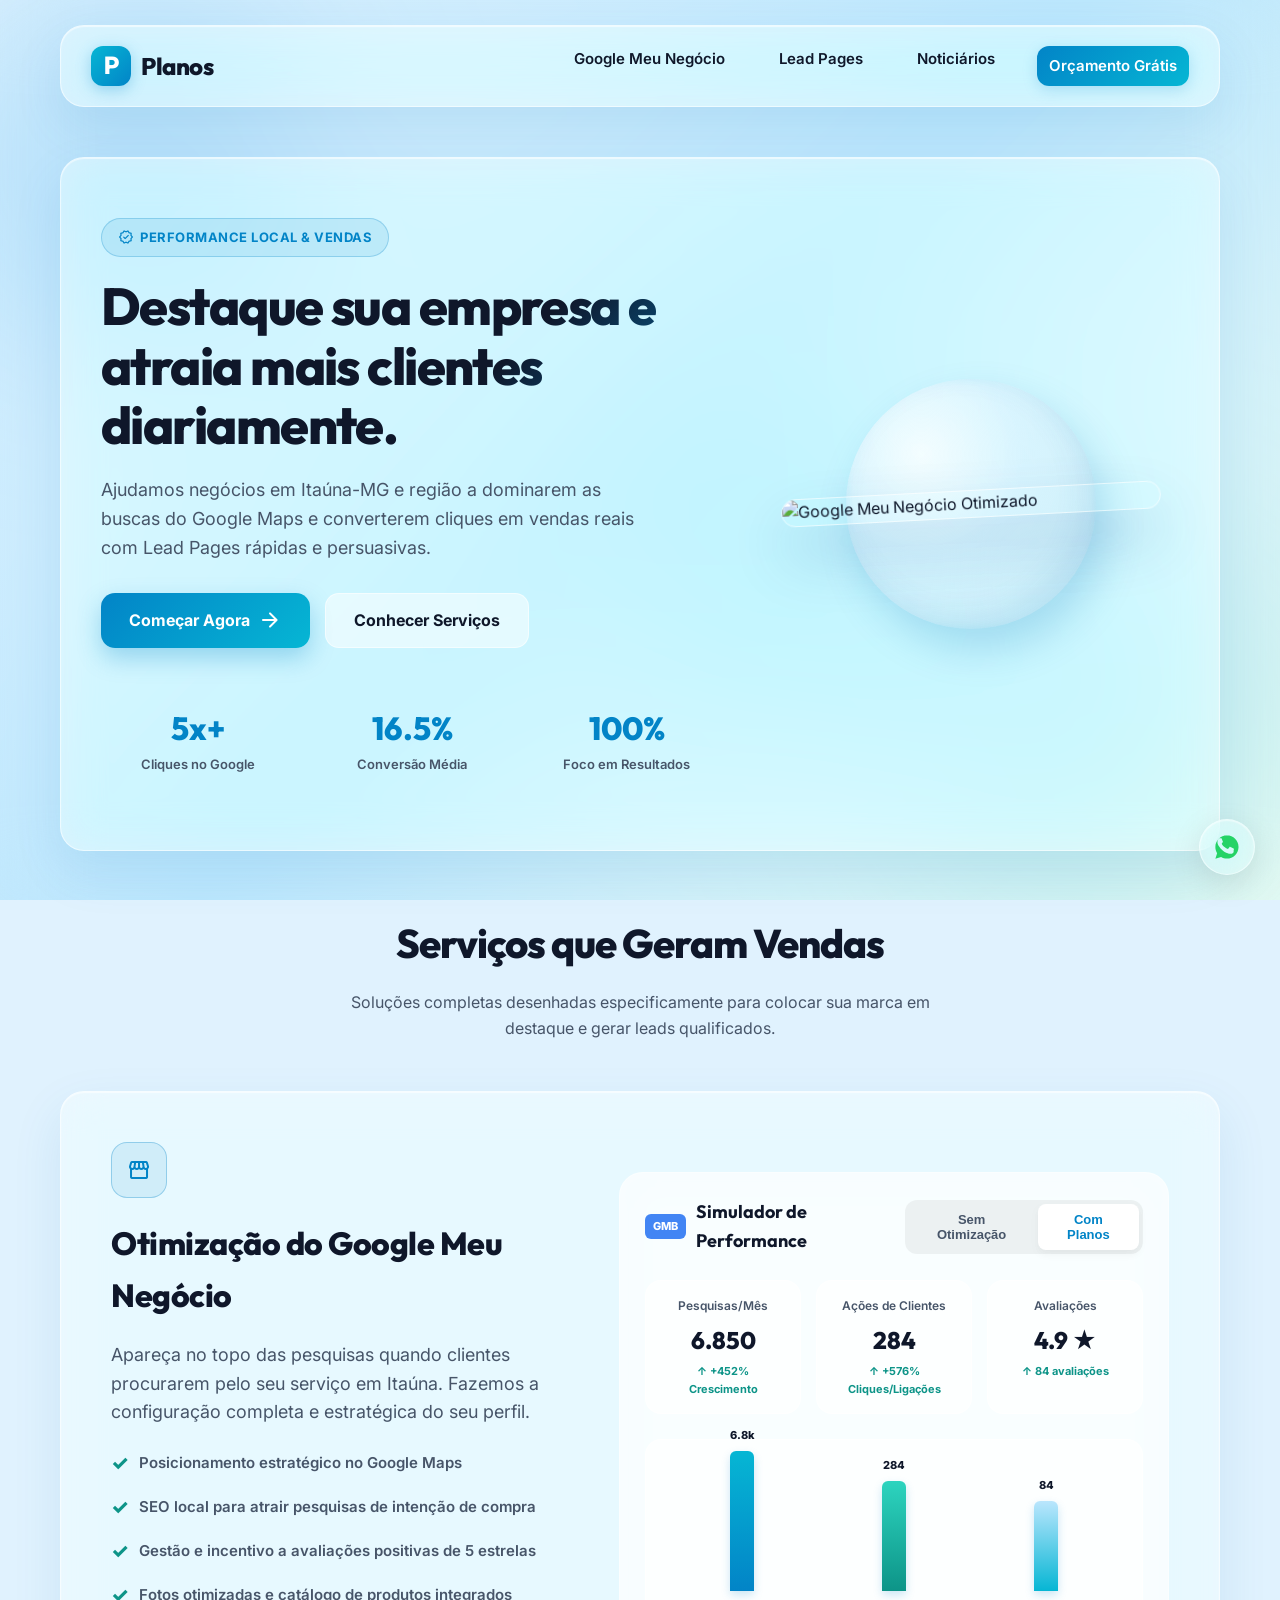
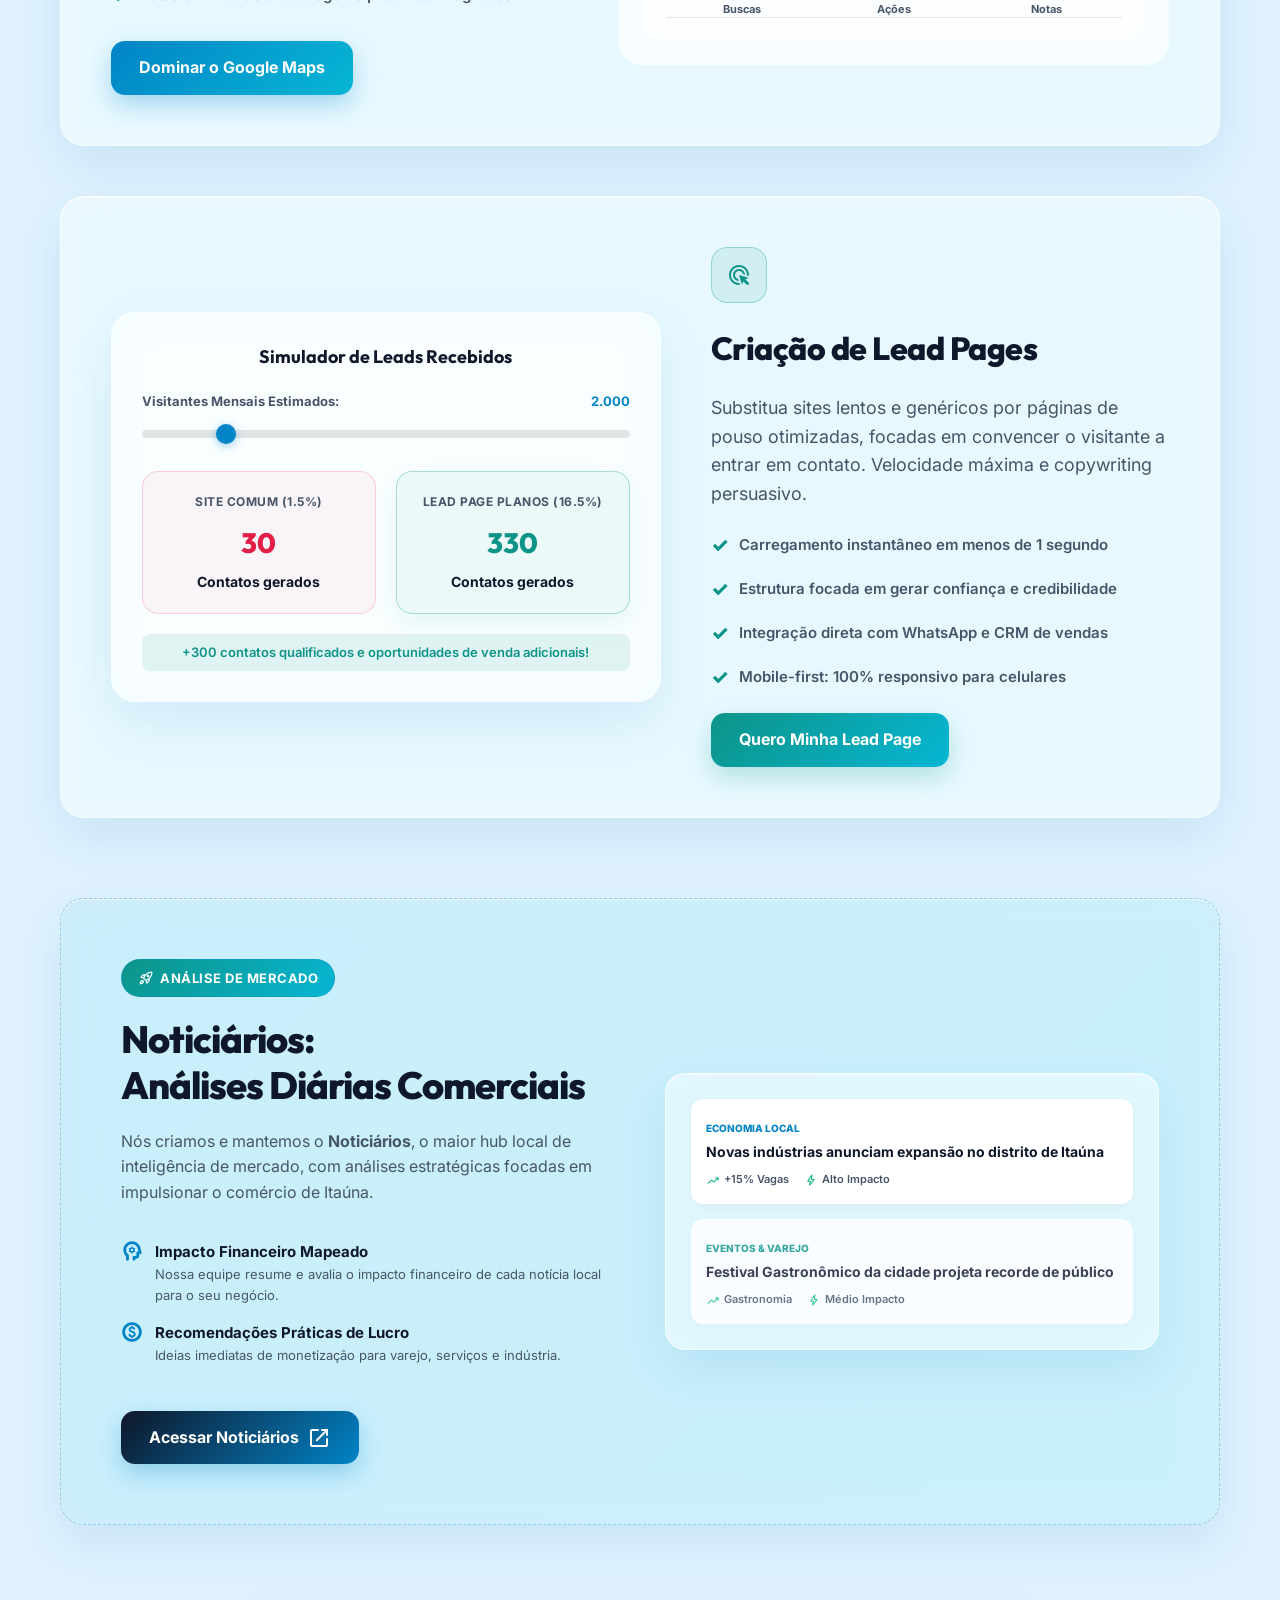
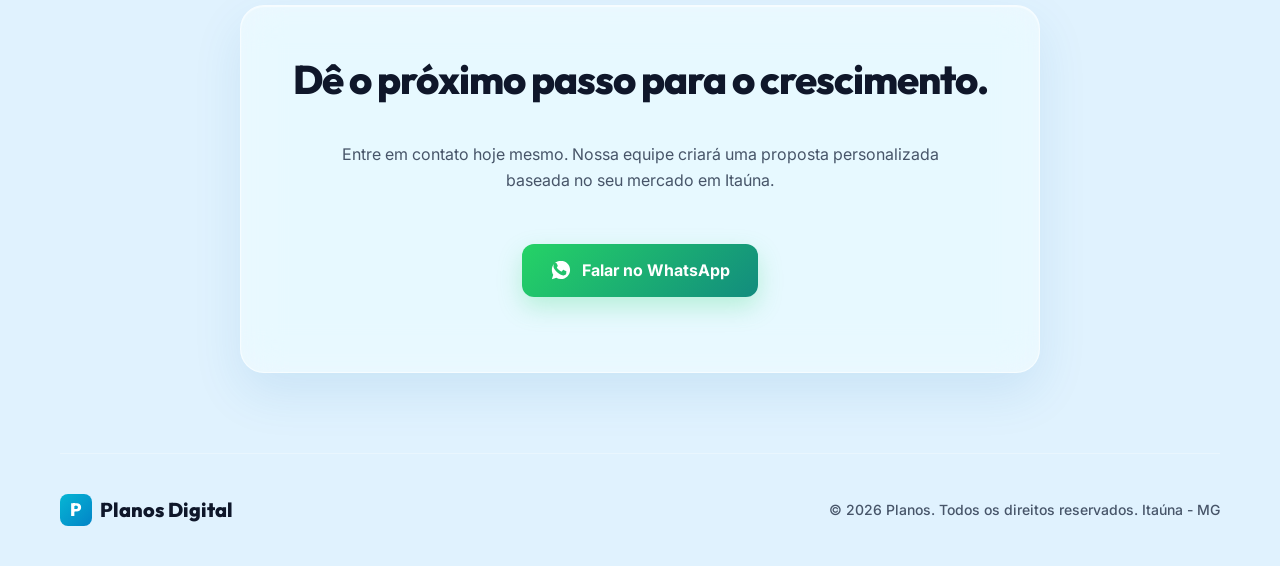
==== commit 19b84756: "chore: remove email block from contact section" ====
--- a/index.html
+++ b/index.html
@@ -306,19 +306,6 @@
             Falar no WhatsApp
           </a>
         </div>
-
-        <!-- E-mail Comercial Centralizado -->
-        <div class="contact-details" style="display: flex; justify-content: center; align-items: center; width: 100%;">
-          <div class="contact-detail-item" style="display: flex; align-items: center; justify-content: center; gap: 15px;">
-            <div class="contact-detail-icon" style="margin: 0;">
-              <span class="material-symbols-rounded">mail</span>
-            </div>
-            <div class="contact-detail-text" style="text-align: left;">
-              <h4>E-mail Comercial</h4>
-              <p>contato@planosdigital.com.br</p>
-            </div>
-          </div>
-        </div>
       </div>
     </section>
 
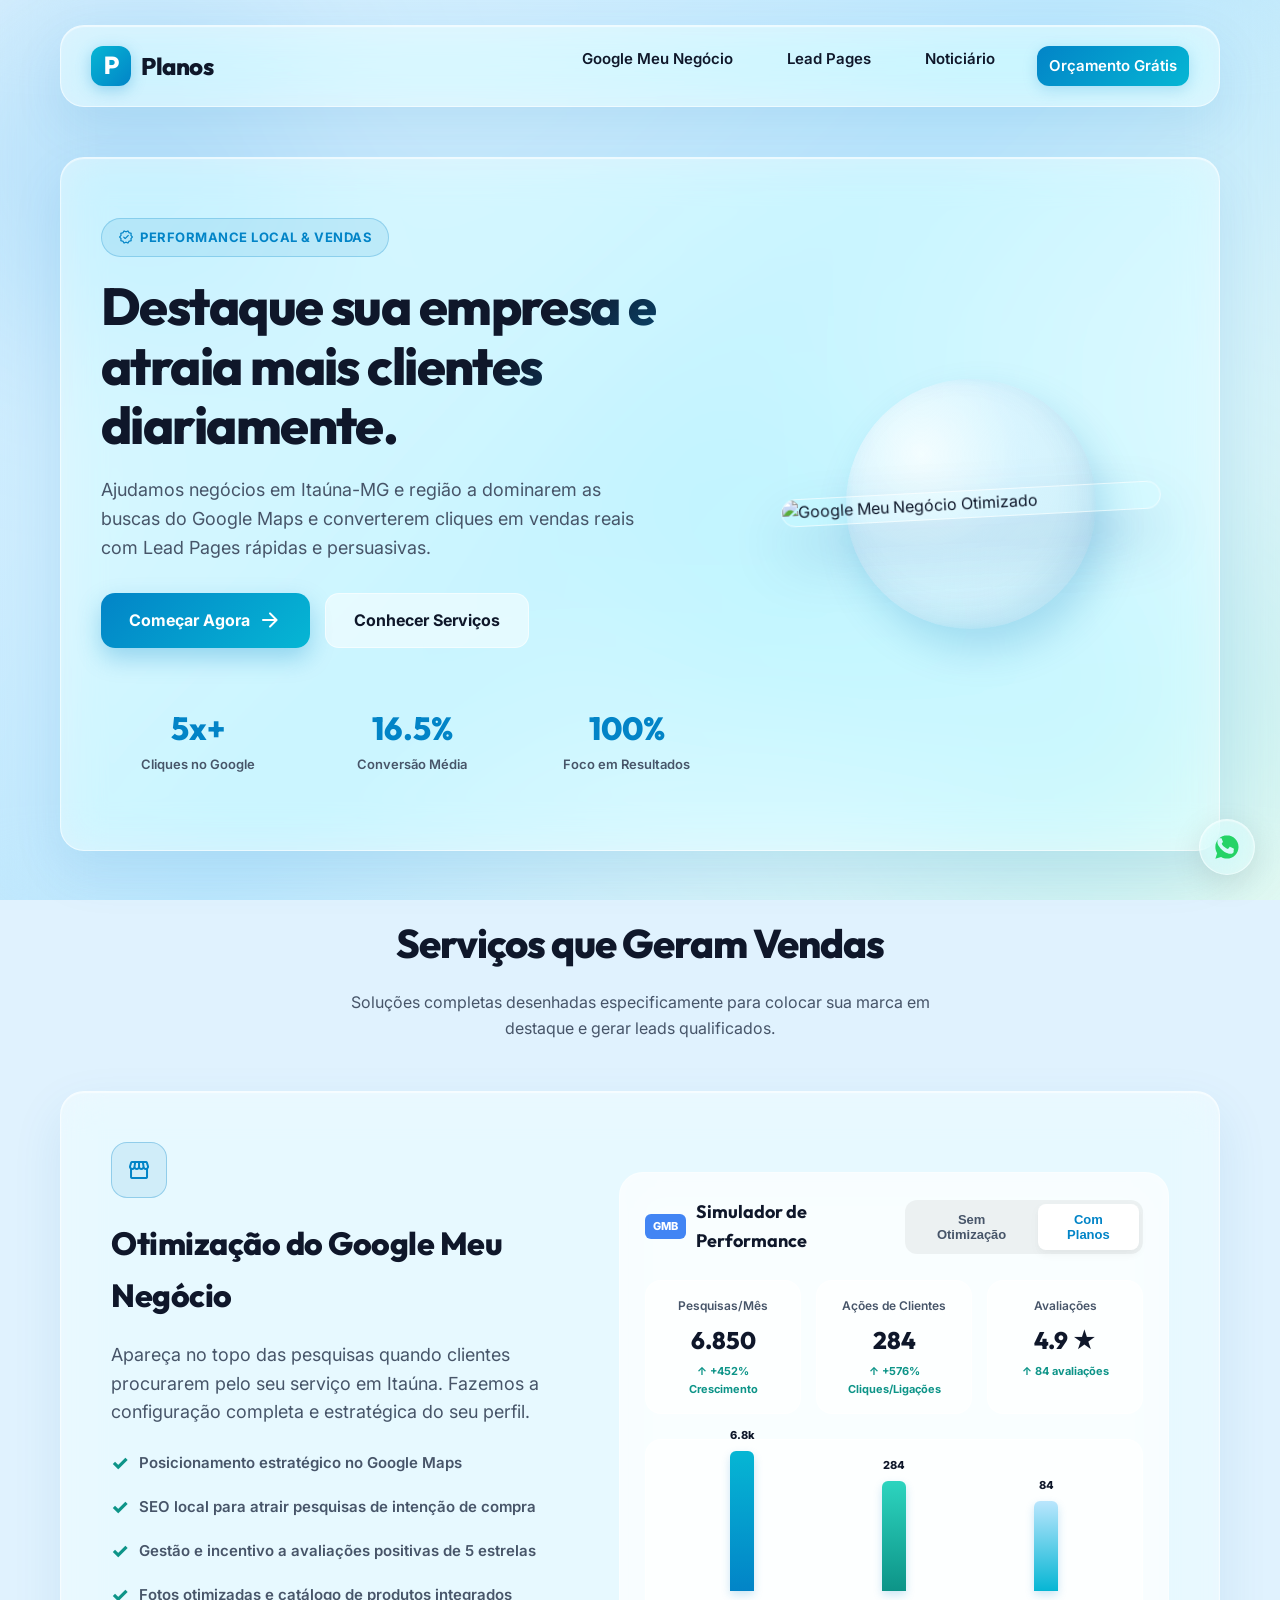
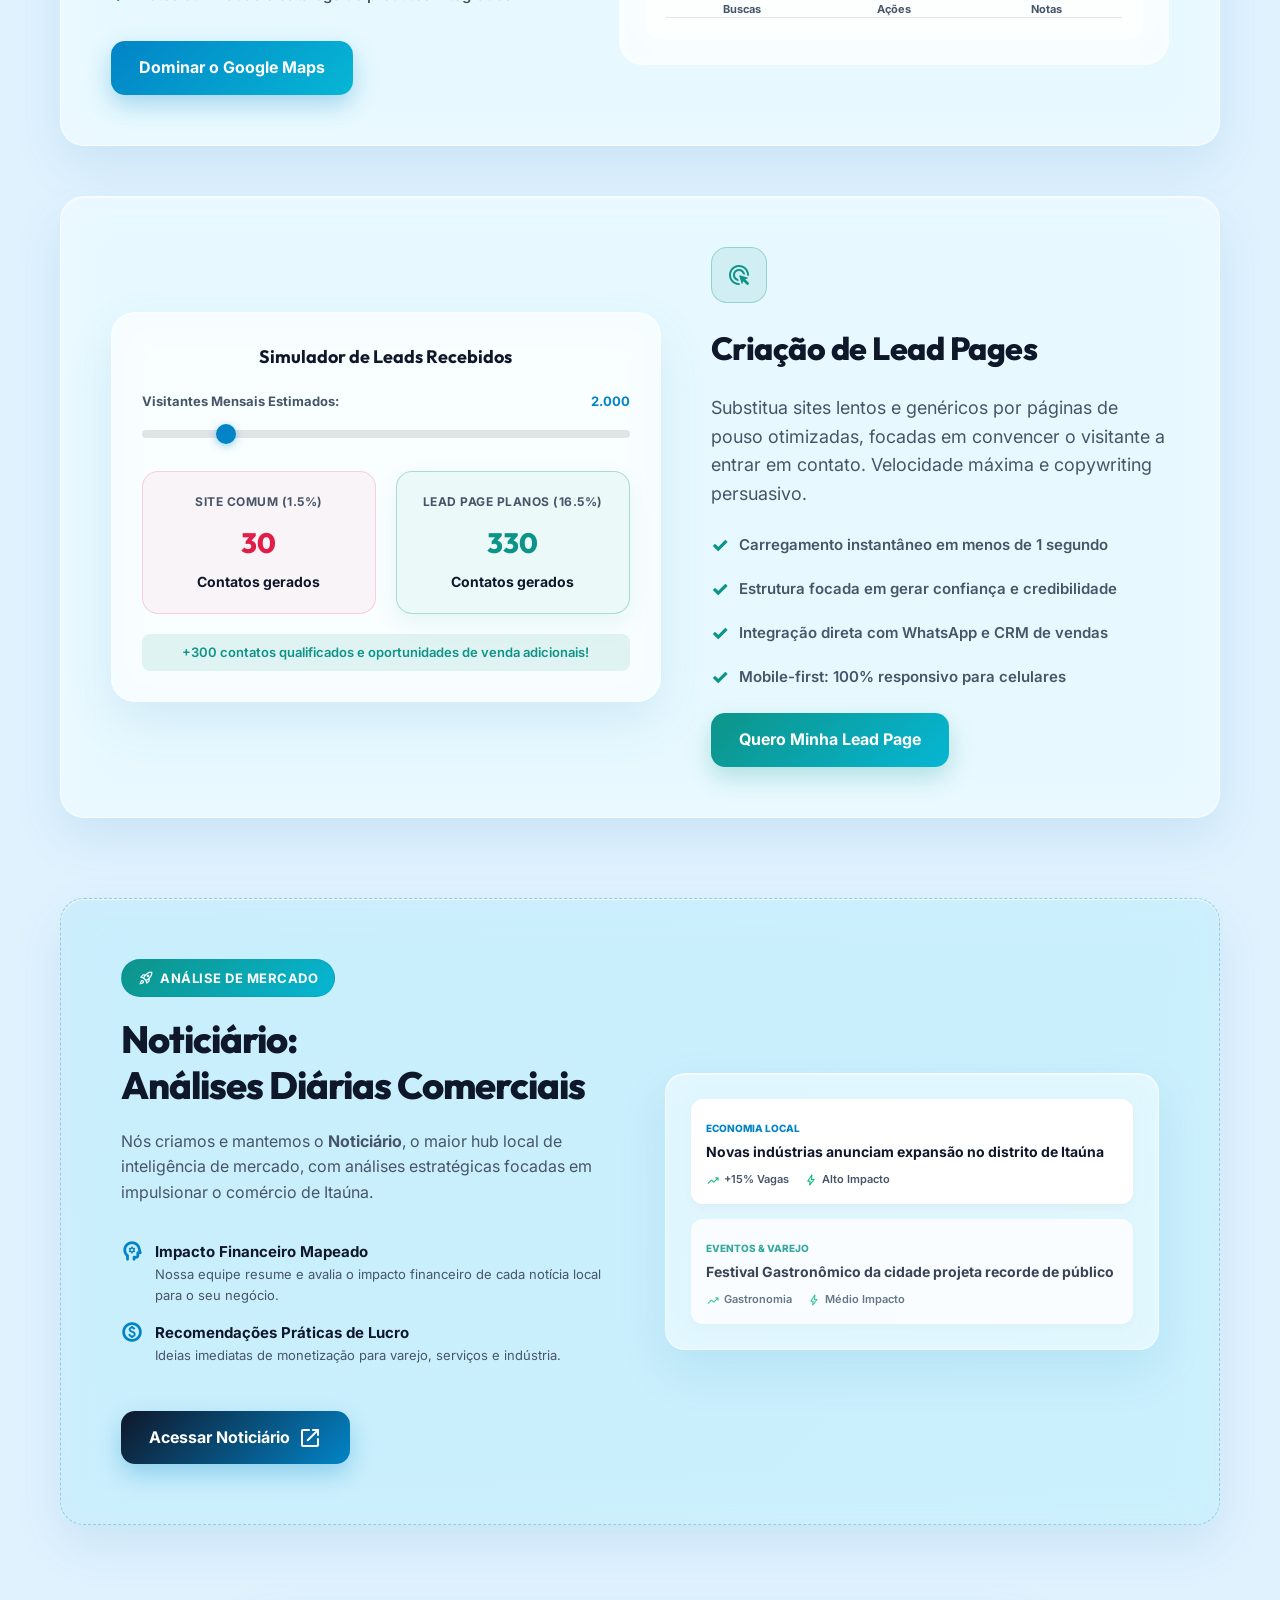
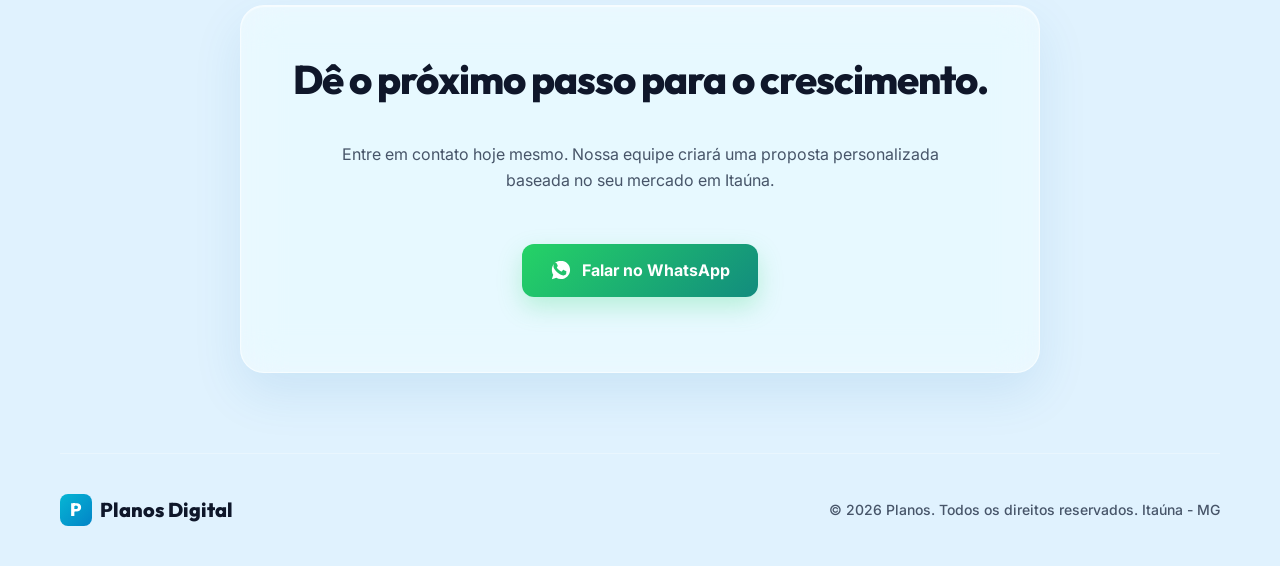
==== commit 6c6acf1c: "Refactor: altera nome do portal de Noticiários para Noticiário no HTML, JS e index" ====
--- a/index.html
+++ b/index.html
@@ -40,7 +40,7 @@
         <ul class="nav-links">
           <li><a href="#gmb">Google Meu Negócio</a></li>
           <li><a href="#leadpages">Lead Pages</a></li>
-          <li><a href="#itauna">Noticiários</a></li>
+          <li><a href="#itauna">Noticiário</a></li>
           <li><a href="#contato" class="btn nav-btn">Orçamento Grátis</a></li>
         </ul>
       </nav>
@@ -228,7 +228,7 @@
       </div>
     </section>
 
-    <!-- Destaque Noticiários -->
+    <!-- Destaque Noticiário -->
     <section class="itauna-section glass-panel" id="itauna">
       <div class="itauna-content">
         <div class="service-info">
@@ -236,9 +236,9 @@
             <span class="material-symbols-rounded" style="font-size: 16px;">rocket_launch</span>
             Análise de Mercado
           </div>
-          <h2 class="itauna-title">Noticiários:<br>Análises Diárias Comerciais</h2>
+          <h2 class="itauna-title">Noticiário:<br>Análises Diárias Comerciais</h2>
           <p class="itauna-desc">
-            Nós criamos e mantemos o <strong>Noticiários</strong>, o maior hub local de inteligência de mercado, com análises estratégicas focadas em impulsionar o comércio de Itaúna.
+            Nós criamos e mantemos o <strong>Noticiário</strong>, o maior hub local de inteligência de mercado, com análises estratégicas focadas em impulsionar o comércio de Itaúna.
           </p>
           
           <div class="itauna-features">
@@ -260,13 +260,13 @@
 
           <div>
             <a href="./itauna.html" class="btn btn-primary" style="background: linear-gradient(135deg, var(--text-main), var(--primary));">
-              Acessar Noticiários
+              Acessar Noticiário
               <span class="material-symbols-rounded">open_in_new</span>
             </a>
           </div>
         </div>
 
-        <!-- Visual Mockup do Portal Noticiários -->
+        <!-- Visual Mockup do Portal Noticiário -->
         <div class="itauna-visual-panel glass-panel">
           <div class="itauna-mock-news">
             <span class="itauna-mock-tag">Economia Local</span>
